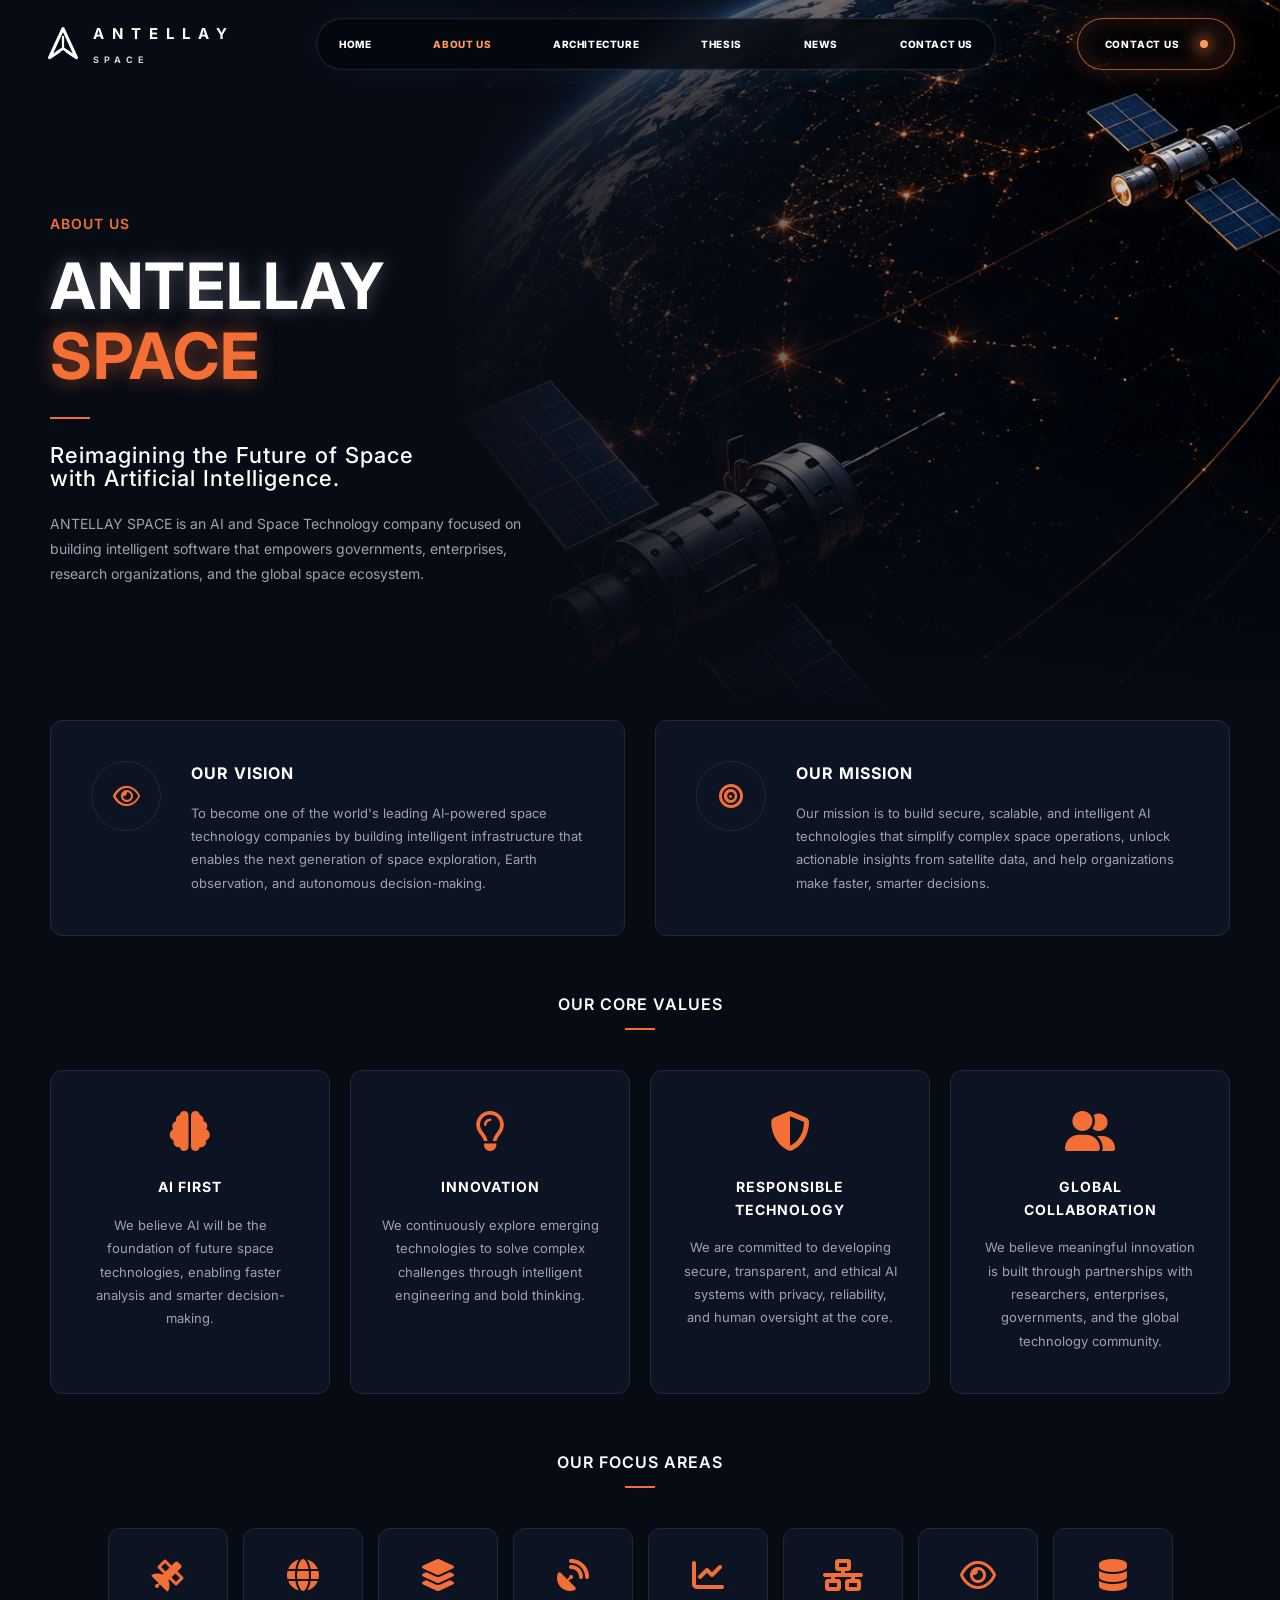
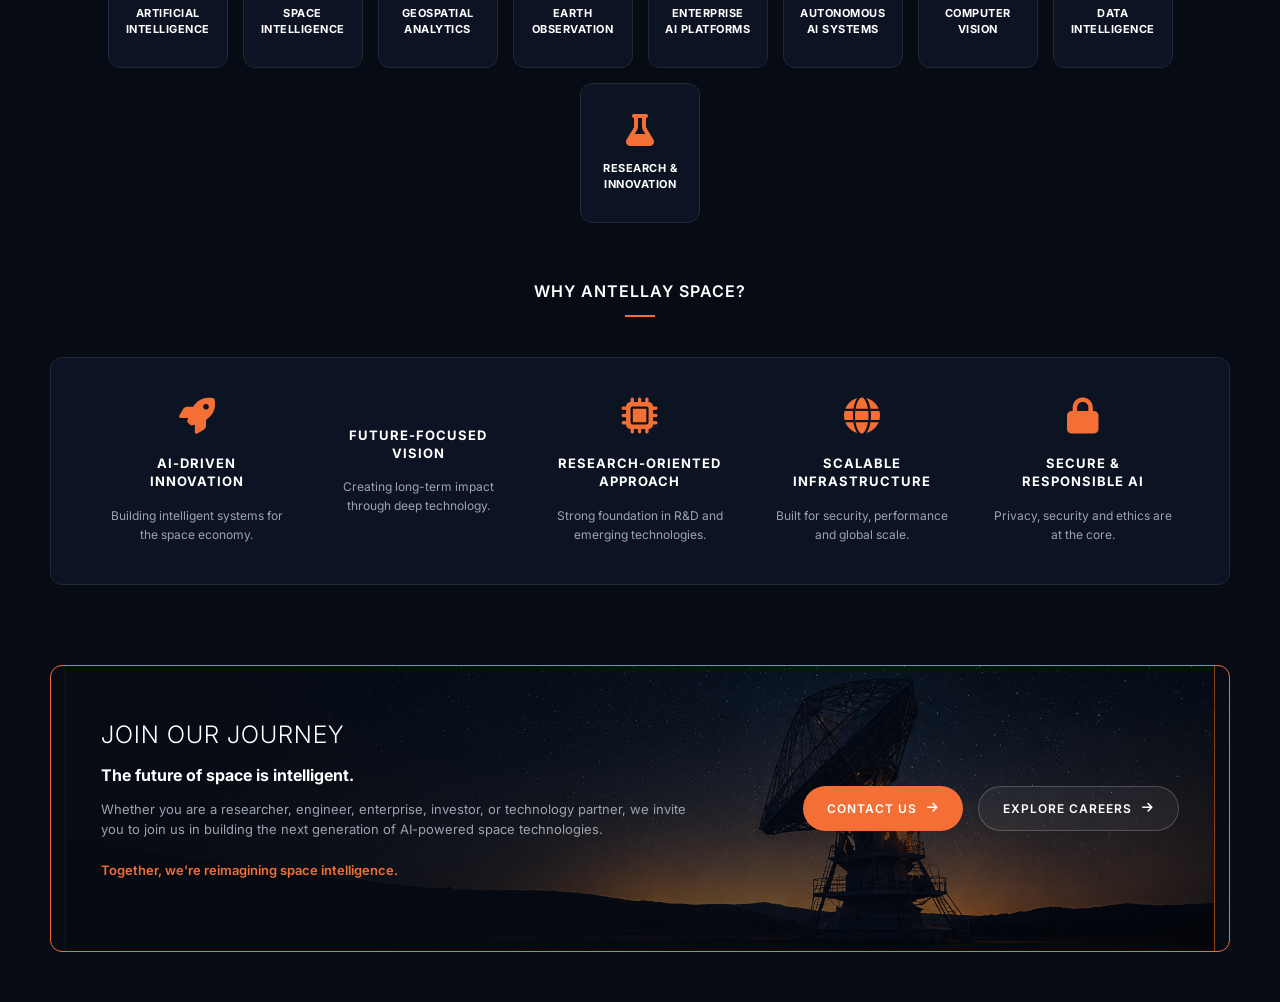
==== about.html @ 9da260a7 "Add about, architecture, contact, and news pages; update content and styles" ====
<!DOCTYPE html>
<html lang="en">
<head>
    <meta charset="UTF-8">
    <meta name="viewport" content="width=device-width, initial-scale=1.0">
    <title>Antellay Space - About Us</title>
    <link rel="preconnect" href="https://fonts.googleapis.com">
    <link rel="preconnect" href="https://fonts.gstatic.com" crossorigin>
    <link href="https://fonts.googleapis.com/css2?family=Inter:wght@300;400;500;600;700&display=swap" rel="stylesheet">
    <link rel="stylesheet" href="https://cdnjs.cloudflare.com/ajax/libs/font-awesome/6.4.0/css/all.min.css">
    <link rel="stylesheet" href="css/style.css">
    <style>
        :root {
            --bg-color: #070B14;
            --card-bg: #0C1322;
            --card-border: #1F2937;
            --accent-color: #F46F35;
            --text-main: #FFFFFF;
            --text-muted: #9CA3AF;
            --font-main: 'Inter', sans-serif;
        }

        * {
            margin: 0;
            padding: 0;
            box-sizing: border-box;
        }

        body {
            font-family: var(--font-main);
            background: var(--bg-color);
            color: var(--text-main);
            line-height: 1.6;
            overflow-x: hidden;
        }

        .nav a.active {
            color: var(--orange2);
        }

        /* ----- HERO SECTION ----- */
        .hero {
            position: relative;
            padding: 180px 50px 100px 50px;
            background: linear-gradient(90deg, #070B14 35%, rgba(7, 11, 20, 0) 100%),
                        linear-gradient(0deg, #070B14 0%, rgba(7, 11, 20, 0) 40%);
            min-height: 80vh;
            display: flex;
            align-items: center;
            overflow: hidden;
        }

        .hero::before {
            content: '';
            position: absolute;
            inset: -100px;
            background: url('assets/images/ChatGPT Image Aug 6, 2026, 01_37_51 PM.png') no-repeat center right/cover;
            z-index: 0;
            animation: heroFloat 9s ease-in-out infinite alternate;
            will-change: transform;
        }

        .hero::after {
            content: '';
            position: absolute;
            inset: 0;
            background: linear-gradient(90deg, #070B14 35%, rgba(7, 11, 20, 0) 100%),
                        linear-gradient(0deg, #070B14 0%, rgba(7, 11, 20, 0) 40%);
            z-index: 1;
        }

        @keyframes heroFloat {
            from { transform: scale(1.05) translate3d(0, 0, 0); }
            to { transform: scale(1.1) translate3d(-70px, 25px, 0); }
        }

        .hero-content {
            max-width: 600px;
            position: relative;
            z-index: 2;
        }

        .hero-subtitle {
            color: var(--accent-color);
            font-weight: 600;
            font-size: 14px;
            text-transform: uppercase;
            letter-spacing: 1px;
            margin-bottom: 15px;
        }

        .hero-title {
            font-size: 64px;
            font-weight: 700;
            line-height: 1.1;
            margin-bottom: 20px;
            letter-spacing: 1px;
        }

        .hero-title .highlight {
            color: var(--accent-color);
            display: block;
        }

        .hero-divider {
            width: 40px;
            height: 2px;
            background-color: var(--accent-color);
            margin: 25px 0;
        }

        .hero-headline {
            font-size: 22px;
            font-weight: 500;
            margin-bottom: 20px;
        }

        .hero-desc {
            color: var(--text-muted);
            font-size: 14px;
            line-height: 1.8;
            max-width: 500px;
        }

        /* ----- SECTION TITLES ----- */
        .section-title {
            text-align: center;
            font-size: 16px;
            font-weight: 600;
            text-transform: uppercase;
            letter-spacing: 1px;
            margin: 60px 0 40px 0;
        }

        .section-title::after {
            content: '';
            display: block;
            width: 30px;
            height: 2px;
            background: var(--accent-color);
            margin: 15px auto 0 auto;
        }

        /* ----- VISION & MISSION ----- */
        .vision-mission {
            display: flex;
            gap: 30px;
            padding: 0 50px;
            margin-bottom: 60px;
        }

        .vm-card {
            background: var(--card-bg);
            border: 1px solid var(--card-border);
            border-radius: 12px;
            padding: 40px;
            flex: 1;
            display: flex;
            align-items: flex-start;
            gap: 30px;
        }

        .icon-circle {
            width: 70px;
            height: 70px;
            border: 1px solid var(--card-border);
            border-radius: 50%;
            display: flex;
            justify-content: center;
            align-items: center;
            flex-shrink: 0;
        }

        .icon-circle i {
            color: var(--accent-color);
            font-size: 24px;
        }

        .vm-content h3 {
            font-size: 16px;
            margin-bottom: 15px;
            letter-spacing: 1px;
        }

        .vm-content p {
            color: var(--text-muted);
            font-size: 13px;
            line-height: 1.8;
        }

        /* ----- CORE VALUES ----- */
        .core-values-grid {
            display: grid;
            grid-template-columns: repeat(4, 1fr);
            gap: 20px;
            padding: 0 50px;
            margin-bottom: 60px;
        }

        .value-card {
            background: var(--card-bg);
            border: 1px solid var(--card-border);
            border-radius: 12px;
            padding: 40px 30px;
            text-align: center;
        }

        .value-card i {
            color: var(--accent-color);
            font-size: 40px;
            margin-bottom: 25px;
        }

        .value-card h3 {
            font-size: 14px;
            margin-bottom: 15px;
            letter-spacing: 1px;
        }

        .value-card p {
            color: var(--text-muted);
            font-size: 13px;
            line-height: 1.8;
        }

        /* ----- FOCUS AREAS ----- */
        .focus-areas-grid {
            display: flex;
            justify-content: center;
            gap: 15px;
            padding: 0 50px;
            flex-wrap: wrap;
            margin-bottom: 60px;
        }

        .focus-item {
            background: var(--card-bg);
            border: 1px solid var(--card-border);
            border-radius: 12px;
            padding: 30px 15px;
            text-align: center;
            width: calc(11.11% - 15px);
            min-width: 120px;
        }

        .focus-item i {
            color: var(--accent-color);
            font-size: 32px;
            margin-bottom: 15px;
        }

        .focus-item h4 {
            font-size: 11px;
            color: var(--text-main);
            text-transform: uppercase;
            letter-spacing: 0.5px;
            line-height: 1.4;
        }

        /* ----- WHY ANTELLAY ----- */
        .why-us-grid {
            display: grid;
            grid-template-columns: repeat(5, 1fr);
            gap: 30px;
            padding: 40px 50px;
            margin: 0 50px 80px 50px;
            background: var(--card-bg);
            border: 1px solid var(--card-border);
            border-radius: 12px;
        }

        .why-item {
            text-align: center;
        }

        .why-item i {
            color: var(--accent-color);
            font-size: 36px;
            margin-bottom: 20px;
        }

        .why-item h3 {
            font-size: 13px;
            margin-bottom: 15px;
            letter-spacing: 1px;
            line-height: 1.4;
        }

        .why-item p {
            color: var(--text-muted);
            font-size: 12px;
            line-height: 1.6;
        }

        /* ----- JOIN OUR JOURNEY ----- */
        .join-journey {
            margin: 0 50px 50px 50px;
            background: linear-gradient(90deg, rgba(7, 11, 20, 0.9) 0%, rgba(7, 11, 20, 0.4) 100%),
                        url('assets/images/ChatGPT Image Aug 8, 2026, 03_21_21 PM.png') no-repeat center/cover;
            border: 1px solid var(--accent-color);
            border-radius: 12px;
            padding: 50px;
            display: flex;
            justify-content: space-between;
            align-items: center;
        }

        .join-content {
            max-width: 600px;
        }

        .join-content h2 {
            font-size: 24px;
            margin-bottom: 15px;
        }

        .join-content h3 {
            font-size: 16px;
            margin-bottom: 10px;
        }

        .join-content p {
            color: var(--text-muted);
            font-size: 13px;
            line-height: 1.6;
            margin-bottom: 20px;
        }

        .join-content .highlight-text {
            color: var(--accent-color);
            font-size: 13px;
            font-weight: 600;
        }

        .join-actions {
            display: flex;
            gap: 15px;
        }

        .btn-solid {
            background: var(--accent-color);
            color: #fff;
            border: none;
            padding: 12px 24px;
            border-radius: 30px;
            font-size: 12px;
            font-weight: 600;
            cursor: pointer;
            text-transform: uppercase;
            letter-spacing: 1px;
            display: flex;
            align-items: center;
            gap: 10px;
        }

        .btn-dark-outline {
            background: rgba(255,255,255,0.05);
            color: #fff;
            border: 1px solid rgba(255,255,255,0.2);
            padding: 12px 24px;
            border-radius: 30px;
            font-size: 12px;
            font-weight: 600;
            cursor: pointer;
            text-transform: uppercase;
            letter-spacing: 1px;
            display: flex;
            align-items: center;
            gap: 10px;
        }

        @media (max-width: 980px) {
            .vision-mission { flex-direction: column; }
            .core-values-grid { grid-template-columns: repeat(2, 1fr); }
            .why-us-grid { grid-template-columns: repeat(2, 1fr); }
            .join-journey { flex-direction: column; align-items: flex-start; gap: 30px; }
        }

        @media (max-width: 680px) {
            .hero { padding: 120px 20px 60px 20px; }
            .hero-title { font-size: 42px; }
            .core-values-grid { grid-template-columns: 1fr; }
            .why-us-grid { grid-template-columns: 1fr; }
            .vision-mission, .core-values-grid, .focus-areas-grid, .why-us-grid, .join-journey { padding-left: 20px; padding-right: 20px; }
            .join-journey { margin-left: 20px; margin-right: 20px; }
        }

        /* Scroll Reveal Animations */
        .reveal {
            opacity: 0;
            transform: translateY(30px);
            transition: opacity .7s cubic-bezier(.2, .6, .2, 1), transform .7s cubic-bezier(.2, .6, .2, 1);
        }

        .reveal.is-visible {
            opacity: 1;
            transform: none;
        }

        .vm-card:nth-child(2) { transition-delay: .1s; }
        .value-card:nth-child(2) { transition-delay: .1s; }
        .value-card:nth-child(3) { transition-delay: .2s; }
        .value-card:nth-child(4) { transition-delay: .3s; }
        .focus-item:nth-child(2), .why-item:nth-child(2) { transition-delay: .08s; }
        .focus-item:nth-child(3), .why-item:nth-child(3) { transition-delay: .16s; }
        .focus-item:nth-child(4), .why-item:nth-child(4) { transition-delay: .24s; }
        .focus-item:nth-child(5), .why-item:nth-child(5) { transition-delay: .32s; }
        .focus-item:nth-child(6) { transition-delay: .40s; }
        .focus-item:nth-child(7) { transition-delay: .48s; }
        .focus-item:nth-child(8) { transition-delay: .56s; }
        .focus-item:nth-child(9) { transition-delay: .64s; }
    </style>
</head>
<body>

    <header class="site-header">
        <a class="brand" href="index.html">
            <svg class="mark" viewBox="0 0 48 48" aria-hidden="true">
                <path d="M24 4 6 43l18-12 18 12L24 4Z" fill="none" stroke="#fff" stroke-width="4" stroke-linejoin="round"/>
                <path d="M24 15v16M17 35l7-4 7 4" stroke="#fff" stroke-width="3" stroke-linecap="round"/>
            </svg>
            <span><span class="brand-name">ANTELLAY</span><span class="brand-sub">SPACE</span></span>
        </a>
        <nav class="nav" aria-label="Primary">
            <a href="index.html#hero">Home</a>
            <a href="about.html" class="active">About Us</a>
            <a href="architecture.html">Architecture</a>
            <a href="index.html#engine">Thesis</a>
            <a href="news.html">News</a>
            <a href="contact.html">Contact Us</a>
        </nav>
        <a class="contact" href="contact.html">Contact Us</a>
        <button class="menu-toggle" type="button" aria-label="Toggle navigation" aria-expanded="false">
            <span></span><span></span><span></span>
        </button>
    </header>

    <!-- Mobile Menu -->
    <div class="mobile-menu" id="mobile-menu">
        <a href="index.html#hero">Home</a>
        <a href="about.html" class="active">About Us</a>
        <a href="architecture.html">Architecture</a>
        <a href="index.html#engine">Thesis</a>
        <a href="news.html">News</a>
        <a href="contact.html">Contact Us</a>
    </div>

    <main>
        <section class="hero reveal">
            <div class="hero-content">
                <div class="hero-subtitle">ABOUT US</div>
                <h1 class="hero-title">ANTELLAY <span class="highlight">SPACE</span></h1>
                <div class="hero-divider"></div>
                <h2 class="hero-headline">Reimagining the Future of Space<br>with Artificial Intelligence.</h2>
                <p class="hero-desc">ANTELLAY SPACE is an AI and Space Technology company focused on building intelligent software that empowers governments, enterprises, research organizations, and the global space ecosystem.</p>
            </div>
        </section>

        <section class="vision-mission">
            <div class="vm-card reveal">
                <div class="icon-circle">
                    <i class="fa-regular fa-eye"></i>
                </div>
                <div class="vm-content">
                    <h3>OUR VISION</h3>
                    <p>To become one of the world's leading AI-powered space technology companies by building intelligent infrastructure that enables the next generation of space exploration, Earth observation, and autonomous decision-making.</p>
                </div>
            </div>
            <div class="vm-card reveal">
                <div class="icon-circle">
                    <i class="fa-solid fa-bullseye"></i>
                </div>
                <div class="vm-content">
                    <h3>OUR MISSION</h3>
                    <p>Our mission is to build secure, scalable, and intelligent AI technologies that simplify complex space operations, unlock actionable insights from satellite data, and help organizations make faster, smarter decisions.</p>
                </div>
            </div>
        </section>

        <h2 class="section-title reveal">OUR CORE VALUES</h2>
        <section class="core-values-grid">
            <div class="value-card reveal">
                <i class="fa-solid fa-brain"></i>
                <h3>AI FIRST</h3>
                <p>We believe AI will be the foundation of future space technologies, enabling faster analysis and smarter decision-making.</p>
            </div>
            <div class="value-card reveal">
                <i class="fa-regular fa-lightbulb"></i>
                <h3>INNOVATION</h3>
                <p>We continuously explore emerging technologies to solve complex challenges through intelligent engineering and bold thinking.</p>
            </div>
            <div class="value-card reveal">
                <i class="fa-solid fa-shield-halved"></i>
                <h3>RESPONSIBLE<br>TECHNOLOGY</h3>
                <p>We are committed to developing secure, transparent, and ethical AI systems with privacy, reliability, and human oversight at the core.</p>
            </div>
            <div class="value-card reveal">
                <i class="fa-solid fa-user-group"></i>
                <h3>GLOBAL<br>COLLABORATION</h3>
                <p>We believe meaningful innovation is built through partnerships with researchers, enterprises, governments, and the global technology community.</p>
            </div>
        </section>

        <h2 class="section-title reveal">OUR FOCUS AREAS</h2>
        <section class="focus-areas-grid">
            <div class="focus-item reveal">
                <i class="fa-solid fa-satellite"></i>
                <h4>ARTIFICIAL<br>INTELLIGENCE</h4>
            </div>
            <div class="focus-item reveal">
                <i class="fa-solid fa-globe"></i>
                <h4>SPACE<br>INTELLIGENCE</h4>
            </div>
            <div class="focus-item reveal">
                <i class="fa-solid fa-layer-group"></i>
                <h4>GEOSPATIAL<br>ANALYTICS</h4>
            </div>
            <div class="focus-item reveal">
                <i class="fa-solid fa-satellite-dish"></i>
                <h4>EARTH<br>OBSERVATION</h4>
            </div>
            <div class="focus-item reveal">
                <i class="fa-solid fa-chart-line"></i>
                <h4>ENTERPRISE<br>AI PLATFORMS</h4>
            </div>
            <div class="focus-item reveal">
                <i class="fa-solid fa-network-wired"></i>
                <h4>AUTONOMOUS<br>AI SYSTEMS</h4>
            </div>
            <div class="focus-item reveal">
                <i class="fa-regular fa-eye"></i>
                <h4>COMPUTER<br>VISION</h4>
            </div>
            <div class="focus-item reveal">
                <i class="fa-solid fa-database"></i>
                <h4>DATA<br>INTELLIGENCE</h4>
            </div>
            <div class="focus-item reveal">
                <i class="fa-solid fa-flask"></i>
                <h4>RESEARCH &<br>INNOVATION</h4>
            </div>
        </section>

        <h2 class="section-title reveal">WHY ANTELLAY SPACE?</h2>
        <section class="why-us-grid">
            <div class="why-item reveal">
                <i class="fa-solid fa-rocket"></i>
                <h3>AI-DRIVEN<br>INNOVATION</h3>
                <p>Building intelligent systems for the space economy.</p>
            </div>
            <div class="why-item reveal">
                <i class="fa-solid fa-shield-check"></i>
                <h3>FUTURE-FOCUSED<br>VISION</h3>
                <p>Creating long-term impact through deep technology.</p>
            </div>
            <div class="why-item reveal">
                <i class="fa-solid fa-microchip"></i>
                <h3>RESEARCH-ORIENTED<br>APPROACH</h3>
                <p>Strong foundation in R&D and emerging technologies.</p>
            </div>
            <div class="why-item reveal">
                <i class="fa-solid fa-globe"></i>
                <h3>SCALABLE<br>INFRASTRUCTURE</h3>
                <p>Built for security, performance and global scale.</p>
            </div>
            <div class="why-item reveal">
                <i class="fa-solid fa-lock"></i>
                <h3>SECURE &<br>RESPONSIBLE AI</h3>
                <p>Privacy, security and ethics are at the core.</p>
            </div>
        </section>

        <section class="join-journey reveal">
            <div class="join-content">
                <h2>JOIN OUR JOURNEY</h2>
                <h3>The future of space is intelligent.</h3>
                <p>Whether you are a researcher, engineer, enterprise, investor, or technology partner, we invite you to join us in building the next generation of AI-powered space technologies.</p>
                <p class="highlight-text">Together, we're reimagining space intelligence.</p>
            </div>
            <div class="join-actions">
                <a class="btn-solid" href="contact.html">CONTACT US <i class="fa-solid fa-arrow-right"></i></a>
                <a class="btn-dark-outline" href="index.html#contact">EXPLORE CAREERS <i class="fa-solid fa-arrow-right"></i></a>
            </div>
        </section>
    </main>

    <script>
        const menuToggle = document.querySelector(".menu-toggle");
        const mobileMenu = document.querySelector("#mobile-menu");
        if (menuToggle && mobileMenu) {
            menuToggle.addEventListener("click", () => {
                const isOpen = mobileMenu.classList.toggle("open");
                menuToggle.setAttribute("aria-expanded", String(isOpen));
            });
            mobileMenu.querySelectorAll("a").forEach((link) => {
                link.addEventListener("click", () => {
                    mobileMenu.classList.remove("open");
                    menuToggle.setAttribute("aria-expanded", "false");
                });
            });
        }

        const revealItems = document.querySelectorAll(".reveal");
        const revealObserver = new IntersectionObserver((entries) => {
            entries.forEach((entry) => {
                if (entry.isIntersecting) {
                    entry.target.classList.add("is-visible");
                    revealObserver.unobserve(entry.target);
                }
            });
        }, { threshold: 0.1, rootMargin: "0px 0px -40px 0px" });
        revealItems.forEach((item) => revealObserver.observe(item));
    </script>
</body>
</html>
---- css/style.css ----
:root {
      --bg: #03060b;
      --panel: rgba(5, 10, 18, .72);
      --panel2: rgba(10, 16, 26, .84);
      --line: rgba(154, 179, 202, .17);
      --line2: rgba(255, 130, 67, .34);
      --text: #f6f8fb;
      --muted: #aab3c1;
      --dim: #687384;
      --orange: #ed713d;
      --orange2: #ff9a57;
      --green: #64e5bd;
      --blue: #83cdfb;
      --radius: 8px;
      --max: 1190px;
      font-family: Inter, ui-sans-serif, system-ui, -apple-system, BlinkMacSystemFont, "Segoe UI", sans-serif;
    }

    * { box-sizing: border-box; }

    html {
      background: var(--bg);
      scroll-behavior: smooth;
      overflow-x: hidden;
      overflow-x: clip;
    }

    body {
      margin: 0;
      min-height: 100vh;
      color: var(--text);
      background:
        radial-gradient(circle at 78% 8%, rgba(68, 140, 202, .22), transparent 31rem),
        radial-gradient(circle at 16% 50%, rgba(232, 108, 53, .10), transparent 24rem),
        #03060b;
      overflow-x: hidden;
      overflow-x: clip;
    }

    a { color: inherit; text-decoration: none; }
    button {
      font: inherit;
      color: inherit;
      background: none;
      border: 0;
      padding: 0;
      cursor: pointer;
    }

    button:focus-visible, a:focus-visible {
      outline: 2px solid var(--orange2);
      outline-offset: 3px;
    }

    .page {
      position: relative;
      z-index: 1;
      width: min(var(--max), calc(100% - 48px));
      margin: 0 auto;
    }

    .site-header {
      position: absolute;
      top: 18px;
      left: 50%;
      transform: translateX(-50%);
      width: min(var(--max), calc(100% - 48px));
      z-index: 10;
      display: grid;
      grid-template-columns: 190px 1fr 158px;
      align-items: center;
      gap: 20px;
    }

    .brand {
      display: flex;
      align-items: center;
      gap: 12px;
      min-width: 0;
    }

    .mark {
      width: 39px;
      height: 39px;
      display: grid;
      place-items: center;
    }

    .brand-name {
      font-size: 15px;
      font-weight: 700;
      letter-spacing: 8px;
      line-height: 1;
    }

    .brand-sub {
      display: block;
      margin-top: 7px;
      color: #cfd6de;
      font-size: 9px;
      font-weight: 700;
      letter-spacing: 5px;
    }

    .nav {
      justify-self: center;
      width: min(680px, 100%);
      height: 52px;
      padding: 0 14px;
      border: 1px solid var(--line);
      border-radius: 999px;
      background: rgba(4, 7, 13, .72);
      box-shadow: inset 0 0 0 1px rgba(255,255,255,.02), 0 0 36px rgba(38, 118, 180, .1);
      backdrop-filter: blur(18px);
      display: flex;
      align-items: center;
      justify-content: space-between;
      text-transform: uppercase;
      font-size: 10px;
      font-weight: 800;
      letter-spacing: .6px;
    }

    .nav a {
      display: inline-flex;
      align-items: center;
      padding: 6px 8px;
      white-space: nowrap;
    }

    .nav a:hover {
      color: var(--orange2);
    }

    .contact {
      height: 52px;
      border: 1px solid rgba(255, 137, 77, .62);
      border-radius: 999px;
      background: rgba(8, 7, 9, .66);
      box-shadow: inset 0 0 22px rgba(239, 113, 61, .15), 0 0 24px rgba(239, 113, 61, .22);
      text-transform: uppercase;
      font-size: 10px;
      font-weight: 800;
      letter-spacing: .8px;
      display: inline-flex;
      align-items: center;
      justify-content: center;
      gap: 20px;
      padding: 0 24px;
      transition: transform .25s ease, box-shadow .25s ease, border-color .25s ease;
    }

    .contact:after {
      content: "";
      width: 8px;
      height: 8px;
      border-radius: 50%;
      background: var(--orange2);
      box-shadow: 0 0 16px 6px rgba(255, 128, 67, .5);
    }

    .menu-toggle {
      display: none;
      width: 52px;
      height: 52px;
      border: 1px solid var(--line);
      border-radius: 999px;
      background: rgba(4, 7, 13, .72);
      cursor: pointer;
      flex-direction: column;
      align-items: center;
      justify-content: center;
      gap: 6px;
    }

    .menu-toggle span {
      display: block;
      width: 20px;
      height: 2px;
      background: #fff;
      border-radius: 2px;
      transition: transform .3s ease, opacity .3s ease, background .3s ease;
    }

    .menu-toggle[aria-expanded="true"] span:nth-child(1) { transform: translateY(8px) rotate(45deg); background: var(--orange2); }
    .menu-toggle[aria-expanded="true"] span:nth-child(2) { opacity: 0; }
    .menu-toggle[aria-expanded="true"] span:nth-child(3) { transform: translateY(-8px) rotate(-45deg); background: var(--orange2); }

    .mobile-menu {
      display: none;
      position: fixed;
      top: 92px;
      left: 50%;
      transform: translateX(-50%);
      width: calc(100% - 44px);
      background: rgba(6, 8, 13, .96);
      border: 1px solid var(--line);
      border-radius: 12px;
      padding: 16px 20px;
      flex-direction: column;
      gap: 4px;
      z-index: 14;
      backdrop-filter: blur(18px);
    }

    .mobile-menu a {
      padding: 12px 14px;
      border-radius: 8px;
      font-size: 11px;
      font-weight: 700;
      text-transform: uppercase;
      letter-spacing: 1.5px;
      color: #fff;
      transition: background .25s ease, color .25s ease;
    }

    .mobile-menu a:hover, .mobile-menu a.active {
      background: rgba(255, 137, 77, .12);
      color: var(--orange2);
    }

    .hero {
      min-height: 100vh;
      padding-top: 122px;
      position: relative;
    }

    .hero-bg {
      position: absolute;
      inset: 0 calc(50% - 50vw - 90px);
      background:
        linear-gradient(90deg, rgba(3,6,11,.98) 0%, rgba(3,6,11,.85) 28%, rgba(3,6,11,.18) 55%, rgba(3,6,11,.3) 100%),
        linear-gradient(180deg, rgba(3,6,11,.03), #03060b 96%),
        url("../assets/images/ChatGPT Image Aug 6, 2026, 01_37_51 PM.png") center top / 100% 100% no-repeat;
      z-index: -2;
      transform: translate3d(0, 0, 0);
      will-change: transform;
      animation: heroFloat 9s ease-in-out infinite alternate;
    }

    .hero-bg:after {
      content: "";
      position: absolute;
      inset: auto 0 0;
      height: 130px;
      background: linear-gradient(transparent, #03060b);
    }

    .orbit-dots {
      position: absolute;
      left: 6px;
      top: 155px;
      width: 11px;
      height: 230px;
      display: flex;
      flex-direction: column;
      align-items: center;
      justify-content: space-between;
      opacity: .9;
    }

    .orbit-dots:before {
      content: "";
      position: absolute;
      top: 8px;
      bottom: 8px;
      width: 1px;
      background: linear-gradient(#73808e, var(--orange), #73808e);
      opacity: .55;
    }

    .orbit-dots i {
      position: relative;
      width: 6px;
      height: 6px;
      border: 1px solid #c7d2de;
      border-radius: 50%;
      background: #03060b;
    }

    .orbit-dots i:nth-child(2), .orbit-dots i:nth-child(3) {
      width: 8px;
      height: 8px;
      border-color: var(--orange);
      background: var(--orange);
      box-shadow: 0 0 15px rgba(255, 111, 58, .8);
      animation: pulseDot 1.9s ease-in-out infinite;
    }

    .hero-copy {
      width: min(560px, 64vw);
      padding-left: 55px;
    }

    h1 {
      margin: 0;
      font-weight: 400;
      font-size: clamp(42px, 5.1vw, 62px);
      line-height: 1.18;
      letter-spacing: 18px;
      text-transform: uppercase;
      text-shadow: 0 0 18px rgba(255,255,255,.28);
    }

    h1 span {
      display: block;
      color: var(--orange);
      text-shadow: 0 0 20px rgba(241, 113, 58, .55);
    }

    .hero-copy p {
      width: 320px;
      margin: 20px 0 31px;
      color: #d8dde5;
      font-size: 20px;
      line-height: 1.45;
      font-weight: 300;
    }

    .hero-actions {
      display: flex;
      gap: 23px;
      align-items: center;
    }

    .cta {
      min-width: 210px;
      height: 52px;
      padding: 0 23px;
      border: 1px solid rgba(255, 141, 79, .62);
      border-radius: 999px;
      background: linear-gradient(135deg, rgba(231, 96, 42, .92), rgba(74, 30, 19, .5));
      box-shadow: inset 0 0 23px rgba(255,255,255,.11), 0 0 32px rgba(239, 112, 57, .45);
      display: inline-flex;
      align-items: center;
      justify-content: center;
      gap: 14px;
      text-transform: uppercase;
      font-size: 12px;
      font-weight: 800;
      letter-spacing: .8px;
      cursor: pointer;
      transition: transform .25s ease, box-shadow .25s ease, border-color .25s ease;
    }

    .cta:hover, .contact:hover, .learn:hover {
      transform: translateY(-2px);
      border-color: rgba(255, 168, 105, .86);
      box-shadow: inset 0 0 24px rgba(255,255,255,.12), 0 0 34px rgba(239, 112, 57, .55);
    }

    .cta.ghost {
      min-width: 174px;
      background: rgba(7, 10, 16, .62);
      box-shadow: inset 0 0 20px rgba(255,255,255,.04), 0 0 24px rgba(255, 112, 58, .18);
    }

    .play {
      width: 28px;
      height: 28px;
      border-radius: 50%;
      display: grid;
      place-items: center;
      background: rgba(255,255,255,.12);
      border: 1px solid rgba(255,255,255,.22);
      flex: 0 0 auto;
    }

    .play:before {
      content: "";
      margin-left: 2px;
      width: 0;
      height: 0;
      border-top: 7px solid transparent;
      border-bottom: 7px solid transparent;
      border-left: 10px solid white;
    }

    .play, .big-play {
      animation: playGlow 2.5s ease-in-out infinite;
    }

    .feature-grid {
      display: grid;
      grid-template-columns: repeat(6, 1fr);
      gap: 7px;
      margin-top: 34px;
    }

    .tile, .panel, .stat-card, .why-card, .engine, .video-band, .stat-strip {
      border: 1px solid var(--line);
      border-radius: var(--radius);
      background: linear-gradient(180deg, rgba(10,16,26,.67), rgba(4,8,14,.86));
      box-shadow: inset 0 1px 0 rgba(255,255,255,.03), 0 0 0 1px rgba(0,0,0,.28);
    }

    .tile, .panel, .engine, .video-band, .stat-card, .why-copy, .why-card, footer {
      --reveal-y: 0px;
      --hover-y: 0px;
      transform: translateY(calc(var(--reveal-y) + var(--hover-y)));
    }

    .tile {
      min-height: 188px;
      padding: 16px 12px 19px;
      display: flex;
      flex-direction: column;
      align-items: center;
      justify-content: flex-start;
      text-align: center;
      overflow: hidden;
      position: relative;
      transition: transform .28s ease, border-color .28s ease, background .28s ease, box-shadow .28s ease;
    }

    .tile:hover, .metric:hover, .stat-card:hover, .why-card:hover {
      --hover-y: -6px;
      border-color: rgba(255, 138, 78, .52);
      background: linear-gradient(180deg, rgba(16,25,39,.82), rgba(6,10,17,.94));
      box-shadow: inset 0 1px 0 rgba(255,255,255,.05), 0 16px 38px rgba(0,0,0,.32), 0 0 22px rgba(239,113,61,.12);
    }

    .tile img {
      width: 100%;
      height: 118px;
      object-fit: contain;
      margin-bottom: 14px;
      filter: drop-shadow(0 0 14px rgba(255, 126, 64, .18));
      transition: transform .35s ease, filter .35s ease;
      will-change: transform, translate;
      animation: assetFloat 5.8s ease-in-out infinite;
    }

    .tile:hover img {
      transform: scale(1.04);
      filter: drop-shadow(0 0 20px rgba(255, 126, 64, .34));
    }

    .tile h3 {
      margin: 0 0 8px;
      text-transform: uppercase;
      font-size: 15px;
      line-height: 1.16;
      letter-spacing: 2px;
      font-weight: 600;
    }

    .tile p {
      margin: 0;
      min-height: 36px;
      color: var(--muted);
      font-size: 12px;
      line-height: 1.33;
    }

    .tile:after {
      content: "";
      width: 36px;
      height: 2px;
      margin-top: 17px;
      background: var(--orange);
      box-shadow: 0 0 12px var(--orange);
    }

    .dashboard {
      display: grid;
      grid-template-columns: 1fr 1fr;
      gap: 27px;
      margin-top: 15px;
      align-items: stretch;
    }

    .earth-panel {
      min-height: 350px;
      position: relative;
      overflow: hidden;
    }

    .earth-panel img {
      width: 100%;
      height: 100%;
      min-height: 350px;
      object-fit: cover;
      display: block;
      animation: slowZoom 18s ease-in-out infinite alternate;
    }

    .live-feed {
      position: absolute;
      left: 22px;
      bottom: 22px;
      padding: 13px 16px;
      min-width: 190px;
      border: 1px solid var(--line);
      border-radius: 7px;
      background: rgba(4, 8, 13, .78);
      backdrop-filter: blur(10px);
    }

    .live-feed strong {
      display: block;
      margin-bottom: 8px;
      font-size: 10px;
      text-transform: uppercase;
      letter-spacing: 1px;
    }

    .live-feed small {
      color: #c4ccd6;
      font-size: 10px;
      letter-spacing: .3px;
    }

    .live-feed em {
      color: var(--green);
      font-style: normal;
      margin-left: 7px;
    }

    .copy-panel {
      padding: 20px 24px;
      display: flex;
      flex-direction: column;
      justify-content: space-between;
    }

    .eyebrow {
      color: #c9ced8;
      text-transform: uppercase;
      letter-spacing: 4px;
      font-size: 13px;
      font-weight: 500;
    }

    h2 {
      margin: 6px 0 6px;
      font-size: clamp(28px, 3.2vw, 36px);
      line-height: 1.08;
      font-weight: 300;
      letter-spacing: 1px;
    }

    .copy-panel > p {
      margin: 0 0 20px;
      color: var(--muted);
      font-size: 14px;
      line-height: 1.45;
    }

    .metric-grid {
      display: grid;
      grid-template-columns: repeat(2, 1fr);
      gap: 12px;
    }

    .metric {
      --hover-y: 0px;
      height: 105px;
      border: 1px solid var(--line);
      border-radius: 7px;
      background: rgba(8, 13, 22, .8);
      padding: 14px 16px;
      position: relative;
      overflow: hidden;
      transform: translateY(var(--hover-y));
      transition: transform .28s ease, border-color .28s ease, background .28s ease, box-shadow .28s ease;
    }

    .metric:after {
      content: "";
      position: absolute;
      right: 12px;
      bottom: 10px;
      width: 72px;
      height: 72px;
      border-radius: 50%;
      border: 1px solid rgba(105, 210, 255, .35);
      box-shadow: inset 0 0 30px rgba(84, 203, 255, .15), 0 0 20px rgba(84, 203, 255, .08);
      opacity: .65;
      animation: scanPulse 3s ease-in-out infinite;
    }

    .metric:nth-child(2):after {
      border-radius: 0;
      width: 88px;
      background: url("../assets/images/ChatGPT Image Aug 6, 2026, 03_10_05 PM.png") center 61% / 104px auto no-repeat;
      border: 0;
    }

    .metric:nth-child(3):after {
      border-radius: 0;
      border: 0;
      background:
        linear-gradient(140deg, transparent 43%, rgba(99,203,255,.75) 44% 47%, transparent 48%),
        repeating-linear-gradient(90deg, rgba(99,203,255,.75) 0 8px, transparent 8px 16px);
      clip-path: polygon(0 76%, 18% 56%, 38% 63%, 58% 34%, 80% 45%, 100% 12%, 100% 100%, 0 100%);
    }

    .metric:nth-child(4):after {
      border-radius: 0;
      width: 93px;
      background: url("../assets/images/ChatGPT Image Aug 6, 2026, 03_08_32 PM.png") center / contain no-repeat;
      border: 0;
    }

    .metric b {
      display: block;
      margin-bottom: 9px;
      text-transform: uppercase;
      font-size: 10px;
      letter-spacing: 1.1px;
    }

    .metric strong {
      display: block;
      color: var(--green);
      font-size: 29px;
      font-weight: 300;
      line-height: 1;
    }

    .metric small {
      color: var(--muted);
      font-size: 11px;
    }

    .metric .ai {
      display: inline-grid;
      place-items: center;
      margin: 3px 0 7px;
      width: 42px;
      height: 33px;
      color: var(--green);
      border-radius: 6px;
      background: rgba(56, 222, 179, .12);
      font-size: 24px;
      font-weight: 500;
    }

    .engine {
      margin-top: 17px;
      padding: 21px 31px 20px;
      overflow: hidden;
      position: relative;
    }

    .engine:after {
      content: "";
      position: absolute;
      left: 0;
      right: 0;
      bottom: 0;
      height: 45px;
      background: linear-gradient(transparent, rgba(117, 118, 126, .12));
      clip-path: polygon(0 100%, 5% 72%, 12% 88%, 24% 64%, 36% 78%, 48% 53%, 62% 76%, 76% 57%, 91% 72%, 100% 42%, 100% 100%);
      opacity: .65;
    }

    .section-label {
      margin-bottom: 18px;
      color: #ccd3dc;
      text-transform: uppercase;
      font-size: 12px;
      letter-spacing: 2px;
    }

    .engine-steps {
      position: relative;
      z-index: 1;
      display: grid;
      grid-template-columns: repeat(6, 1fr);
      gap: 21px;
    }

    .engine-steps:before {
      content: "";
      position: absolute;
      top: 31px;
      left: 36px;
      right: 36px;
      height: 1px;
      background: linear-gradient(90deg, transparent, var(--orange2), transparent);
      box-shadow: 0 0 12px var(--orange);
      z-index: -1;
      animation: engineLine 2.8s ease-in-out infinite;
    }

    .step {
      text-align: center;
    }

    .step .icon {
      width: 58px;
      height: 58px;
      margin: 0 auto 9px;
      border-radius: 50%;
      border: 1px solid rgba(255,255,255,.24);
      background: rgba(3,6,10,.78);
      display: grid;
      place-items: center;
      box-shadow: inset 0 0 20px rgba(255,255,255,.04);
      transition: transform .25s ease, border-color .25s ease, box-shadow .25s ease;
    }

    .step:hover .icon {
      transform: translateY(-5px) rotate(6deg);
      border-color: rgba(255, 142, 82, .7);
      box-shadow: inset 0 0 22px rgba(255,255,255,.05), 0 0 22px rgba(239, 113, 61, .22);
    }

    .step b {
      color: var(--orange2);
      margin-right: 9px;
      font-size: 11px;
    }

    .step strong {
      text-transform: uppercase;
      font-size: 12px;
      font-weight: 600;
      letter-spacing: .7px;
    }

    .step p {
      margin: 7px auto 0;
      max-width: 105px;
      color: var(--muted);
      font-size: 10px;
      line-height: 1.25;
    }

    .video-band {
      position: relative;
      min-height: 210px;
      margin-top: 17px;
      overflow: hidden;
      display: grid;
      place-items: center;
      text-align: center;
      background: #03060b;
    }

    .video-band img {
      position: absolute;
      inset: 0;
      width: 100%;
      height: 100%;
      object-fit: cover;
      opacity: .86;
      animation: baseDrift 14s ease-in-out infinite alternate;
    }

    .video-band:after {
      content: "";
      position: absolute;
      inset: 0;
      background: linear-gradient(90deg, rgba(3,6,11,.62), transparent 38%, rgba(3,6,11,.22)), linear-gradient(180deg, rgba(3,6,11,.08), rgba(3,6,11,.58));
    }

    .video-copy {
      position: relative;
      z-index: 1;
      margin-top: 8px;
    }

    .video-copy .eyebrow {
      color: var(--orange);
      font-size: 13px;
      letter-spacing: 5px;
    }

    .video-copy h2 {
      max-width: 630px;
      margin: 4px auto 23px;
      font-size: 34px;
      line-height: 1.05;
    }

    .big-play {
      width: 61px;
      height: 61px;
      border-radius: 50%;
      border: 1px solid rgba(255, 136, 75, .75);
      background: rgba(7, 9, 15, .8);
      padding: 0;
      margin: 0 auto 9px;
      display: grid;
      place-items: center;
      box-shadow: 0 0 23px rgba(239, 112, 57, .35);
      cursor: pointer;
      transition: transform .25s ease, box-shadow .25s ease;
    }

    .big-play:hover {
      transform: scale(1.08);
      box-shadow: 0 0 34px rgba(239, 112, 57, .58);
    }

    .watch:hover {
      color: #fff;
      text-shadow: 0 0 12px rgba(255, 136, 75, .6);
    }

    .big-play:before {
      content: "";
      margin-left: 4px;
      border-top: 13px solid transparent;
      border-bottom: 13px solid transparent;
      border-left: 19px solid white;
    }

    .watch {
      color: #d6dce4;
      font-size: 10px;
      text-transform: uppercase;
      letter-spacing: 1px;
      cursor: pointer;
      border: 0;
      background: transparent;
      padding: 0;
    }

    .video-modal {
      position: fixed;
      inset: 0;
      z-index: 100;
      display: none;
      align-items: center;
      justify-content: center;
      padding: 24px;
      background: rgba(0, 0, 0, .82);
      backdrop-filter: blur(14px);
      overflow: auto;
    }

    .video-modal.is-open {
      display: flex;
    }

    .video-frame {
      width: min(980px, 100%);
      border: 1px solid rgba(255, 138, 78, .45);
      border-radius: 8px;
      background: #02050a;
      box-shadow: 0 0 50px rgba(239, 113, 61, .24);
      position: relative;
      overflow: hidden;
    }

    .video-frame video {
      width: 100%;
      display: block;
      aspect-ratio: 16 / 9;
      max-height: 76vh;
      object-fit: contain;
      background: #02050a;
      margin: 0 auto;
    }

    .close-video {
      position: absolute;
      right: 12px;
      top: 12px;
      z-index: 2;
      width: 38px;
      height: 38px;
      border: 1px solid rgba(255,255,255,.25);
      border-radius: 50%;
      background: rgba(3,6,11,.75);
      cursor: pointer;
    }

    .close-video:before,
    .close-video:after {
      content: "";
      position: absolute;
      left: 11px;
      top: 18px;
      width: 16px;
      height: 1px;
      background: #fff;
    }

    .close-video:before { transform: rotate(45deg); }
    .close-video:after { transform: rotate(-45deg); }

    .stat-strip {
      display: grid;
      grid-template-columns: repeat(4, 1fr);
      gap: 7px;
      margin-top: 13px;
      padding: 0;
      border: 0;
      background: transparent;
      box-shadow: none;
    }

    .stat-card {
      min-height: 86px;
      padding: 15px 24px;
      display: flex;
      align-items: center;
      gap: 20px;
      transition: transform .28s ease, border-color .28s ease, background .28s ease, box-shadow .28s ease;
    }

    .stat-icon, .why-icon {
      width: 48px;
      height: 48px;
      border-radius: 50%;
      border: 1px solid rgba(255, 124, 62, .45);
      display: grid;
      place-items: center;
      color: var(--orange2);
      background: rgba(255, 111, 58, .06);
      flex: 0 0 auto;
      animation: iconPulse 3.4s ease-in-out infinite;
    }

    .stat-card .stat-text {
      min-width: 0;
    }

    .stat-card .stat-text strong {
      display: block;
      color: var(--text);
      font-size: 29px;
      line-height: 1;
      font-weight: 300;
    }

    .stat-card .stat-text span {
      display: block;
      margin-top: 4px;
      color: var(--muted);
      font-size: 13px;
      line-height: 1.18;
    }

    .why {
      position: relative;
      margin: 16px auto 25px;
      display: grid;
      grid-template-columns: 270px 1fr;
      gap: 22px;
    }

    .why-orbit {
      position: absolute;
      right: calc(50% - 50vw);
      bottom: -78px;
      width: 270px;
      height: 270px;
      border-radius: 50%;
      overflow: hidden;
      opacity: .64;
      filter: drop-shadow(0 0 22px rgba(56, 154, 226, .25));
      z-index: -1;
      pointer-events: none;
    }

    .why-orbit video {
      position: absolute;
      inset: 0;
      width: 100%;
      height: 100%;
      object-fit: cover;
      transition: opacity 1.2s ease;
    }

    .why-orbit video.alt {
      opacity: 0;
    }

    .why-copy h2 {
      margin: 0 0 12px;
      text-transform: uppercase;
      font-size: 18px;
      font-weight: 500;
      letter-spacing: 2px;
    }

    .why-copy p {
      margin: 0 0 22px;
      color: #c2cad5;
      font-size: 14px;
      line-height: 1.42;
    }

    .learn {
      width: 132px;
      height: 42px;
      border-radius: 999px;
      border: 1px solid rgba(255, 132, 72, .44);
      background: rgba(8, 12, 19, .7);
      color: #f6f8fb;
      text-transform: uppercase;
      font-size: 11px;
      letter-spacing: .8px;
      transition: transform .25s ease, box-shadow .25s ease, border-color .25s ease, background .25s ease;
    }

    .learn:hover {
      transform: translateY(-2px);
      border-color: rgba(255, 168, 105, .86);
      background: rgba(16, 22, 34, .85);
      box-shadow: inset 0 0 20px rgba(255,255,255,.06), 0 0 24px rgba(239, 112, 57, .32);
    }

    .why-grid {
      display: grid;
      grid-template-columns: repeat(6, minmax(0, 1fr));
      gap: 9px;
    }

    .why-card {
      min-height: 130px;
      padding: 17px 13px;
      transition: transform .28s ease, border-color .28s ease, background .28s ease, box-shadow .28s ease;
    }

    .why-icon {
      width: 30px;
      height: 30px;
      border-radius: 5px;
      margin-bottom: 17px;
    }

    .why-card h3 {
      margin: 0 0 8px;
      font-size: 13px;
      line-height: 1.14;
      font-weight: 600;
    }

    .why-card p {
      margin: 0;
      color: var(--muted);
      font-size: 11px;
      line-height: 1.28;
    }

    footer {
      border-top: 1px solid var(--line);
      padding: 22px 0 23px;
      display: grid;
      grid-template-columns: 210px 1fr;
      gap: 80px;
    }

    .footer-brand .brand { margin-bottom: 13px; }
    .footer-brand .brand-name { font-size: 13px; letter-spacing: 5px; }
    .footer-brand p { color: var(--muted); margin: 0 0 10px; font-size: 11px; line-height: 1.35; }

    .socials {
      display: flex;
      gap: 12px;
      color: #d8dde5;
    }

    .footer-links {
      display: grid;
      grid-template-columns: repeat(5, 1fr);
      gap: 24px;
    }

    .footer-links h4 {
      margin: 0 0 10px;
      color: #e6ebf1;
      font-size: 10px;
      text-transform: uppercase;
      letter-spacing: .8px;
    }

    .footer-links a {
      display: block;
      margin-top: 4px;
      color: var(--muted);
      font-size: 10px;
      line-height: 1.25;
    }

    .copyright {
      grid-column: 1 / -1;
      color: var(--dim);
      text-align: center;
      font-size: 10px;
      margin-top: -12px;
    }

    section, footer {
      scroll-margin-top: 26px;
    }

    .footer-links a { cursor: pointer; }
    .footer-links a:hover { color: #e6ebf1; }
    .socials a { cursor: pointer; }
    .socials a:hover { color: var(--orange2); }

    .svg {
      width: 24px;
      height: 24px;
      stroke: currentColor;
      stroke-width: 1.6;
      fill: none;
      stroke-linecap: round;
      stroke-linejoin: round;
    }

    .reveal {
      opacity: 0;
      --reveal-y: 22px;
      transition: opacity .7s ease, transform .7s ease;
    }

    .reveal.is-visible {
      opacity: 1;
      --reveal-y: 0px;
    }

    @keyframes heroFloat {
      from { transform: scale(1.05) translate3d(0, 0, 0); }
      to { transform: scale(1.1) translate3d(-70px, 25px, 0); }
    }

    @keyframes assetFloat {
      0%, 100% { translate: 0 0; }
      50% { translate: 0 -7px; }
    }

    @keyframes slowZoom {
      from { transform: scale(1); }
      to { transform: scale(1.055); }
    }

    @keyframes baseDrift {
      from { transform: scale(1.02) translateX(0); }
      to { transform: scale(1.06) translateX(-18px); }
    }

    @keyframes pulseDot {
      0%, 100% { opacity: .7; transform: scale(.92); }
      50% { opacity: 1; transform: scale(1.22); }
    }

    @keyframes playGlow {
      0%, 100% { box-shadow: 0 0 14px rgba(239, 112, 57, .22); }
      50% { box-shadow: 0 0 27px rgba(239, 112, 57, .62); }
    }

    @keyframes scanPulse {
      0%, 100% { opacity: .45; transform: scale(.95); }
      50% { opacity: .85; transform: scale(1.05); }
    }

    @keyframes engineLine {
      0%, 100% { opacity: .42; filter: brightness(.9); }
      50% { opacity: 1; filter: brightness(1.35); }
    }

    @keyframes iconPulse {
      0%, 100% { box-shadow: 0 0 0 rgba(239, 113, 61, 0); }
      50% { box-shadow: 0 0 18px rgba(239, 113, 61, .24); }
    }

    @media (prefers-reduced-motion: reduce) {
      *, *:before, *:after {
        animation-duration: .01ms !important;
        animation-iteration-count: 1 !important;
        transition-duration: .01ms !important;
      }
    }

    @media (max-width: 980px) {
      .site-header {
        grid-template-columns: 1fr auto;
      }
      .nav { display: none; }
      .menu-toggle { display: flex; }
      .mobile-menu.open { display: flex; }
      .feature-grid, .engine-steps, .why-grid { grid-template-columns: repeat(3, 1fr); }
      .dashboard, .why { grid-template-columns: 1fr; }
      .hero-copy { width: min(620px, 100%); }
      .footer-links { grid-template-columns: repeat(3, 1fr); }
    }

    @media (max-width: 680px) {
      .page, .site-header { width: min(100% - 24px, var(--max)); }
      .site-header { top: 12px; grid-template-columns: 1fr auto; }
      .contact { display: none; }
      .hero { padding-top: 104px; min-height: 100vh; }
      .hero-bg {
        background:
          linear-gradient(180deg, rgba(3,6,11,.63), rgba(3,6,11,.72)),
          url("../assets/images/ChatGPT Image Aug 6, 2026, 01_37_51 PM.png") 58% top / 100% 100% no-repeat;
      }
      .hero-copy { padding-left: 22px; width: 100%; }
      .orbit-dots { left: 0; top: 135px; }
      h1 { font-size: 36px; letter-spacing: 9px; }
      .hero-copy p { width: 260px; font-size: 17px; }
      .hero-actions { flex-direction: column; align-items: flex-start; gap: 12px; }
      .feature-grid, .metric-grid, .engine-steps, .stat-strip, .why-grid, footer, .footer-links { grid-template-columns: 1fr; }
      .tile { min-height: 156px; }
      .copy-panel { padding: 20px 16px; }
      .engine { padding: 18px 16px; }
      .engine-steps:before { display: none; }
      .video-copy h2 { font-size: 27px; }
      footer { gap: 22px; }
      .copyright { margin-top: 0; text-align: left; }
      .video-modal { padding: 12px; }
    }
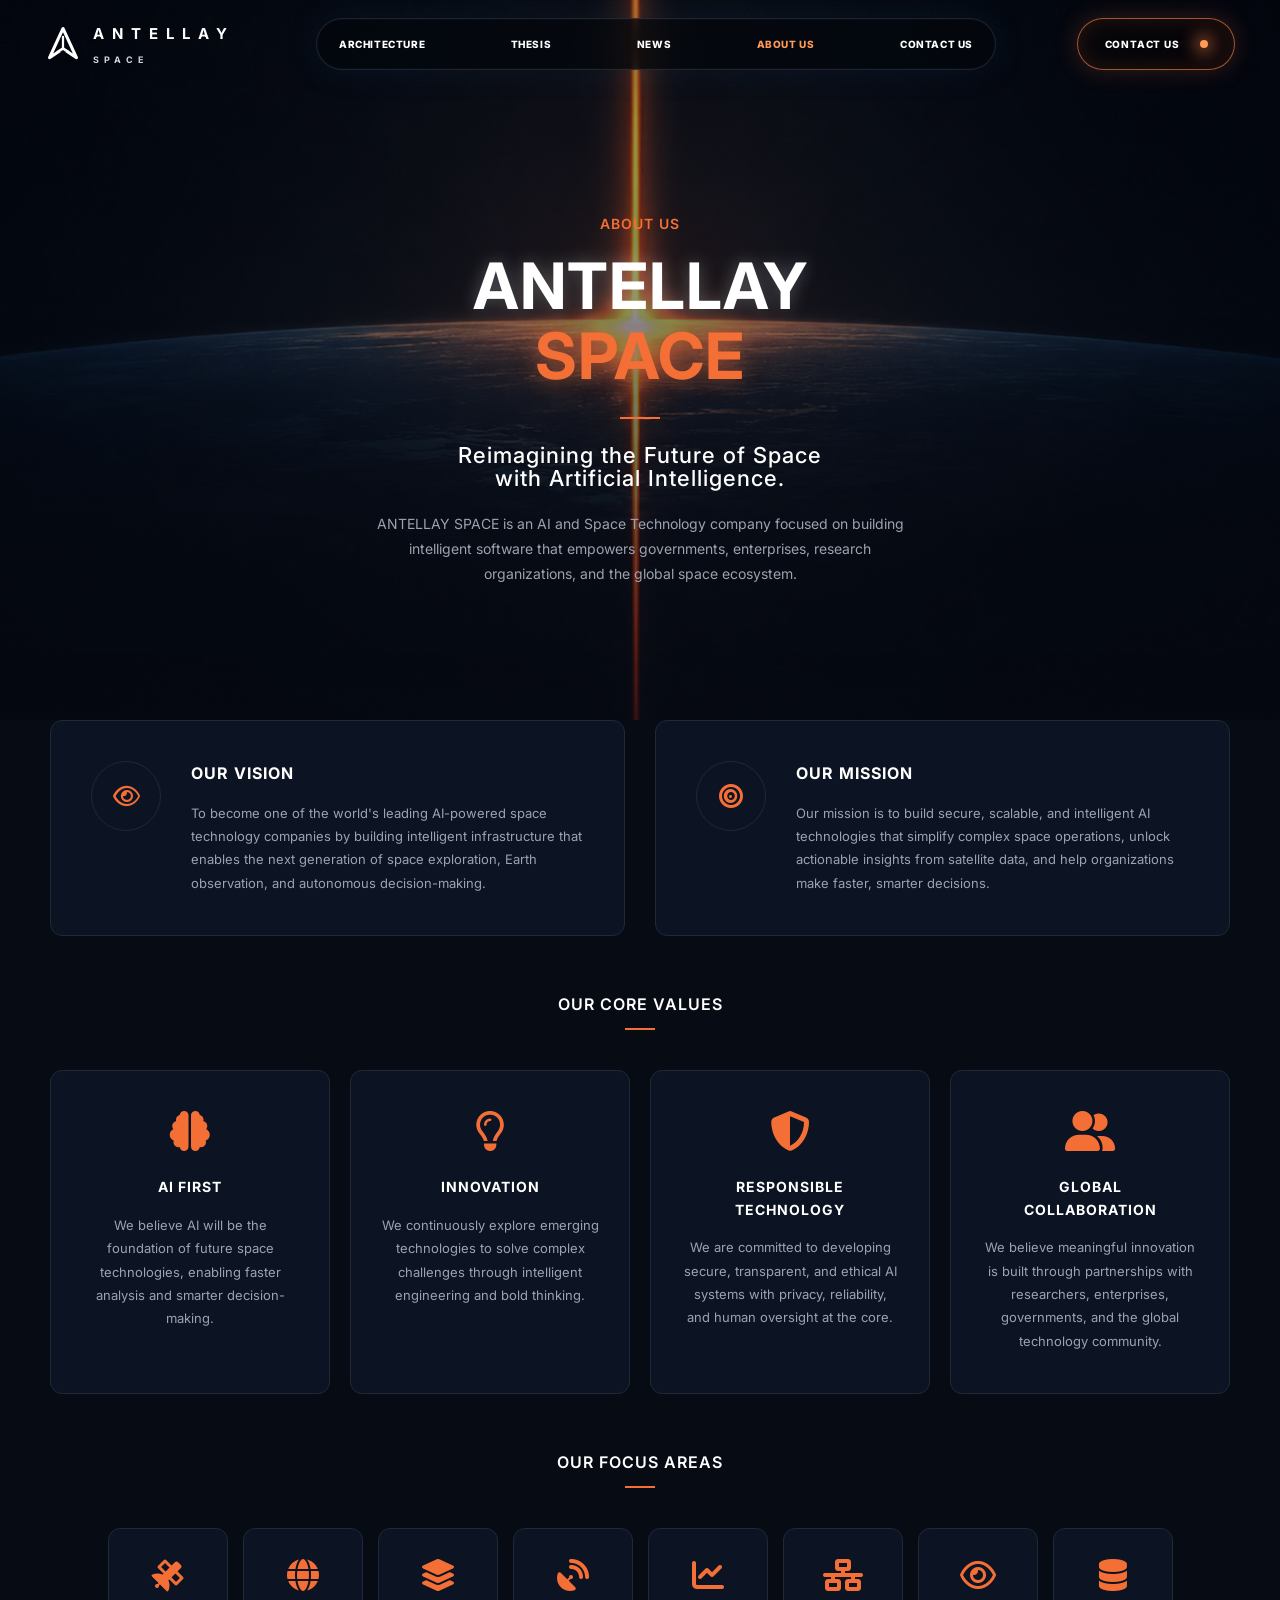
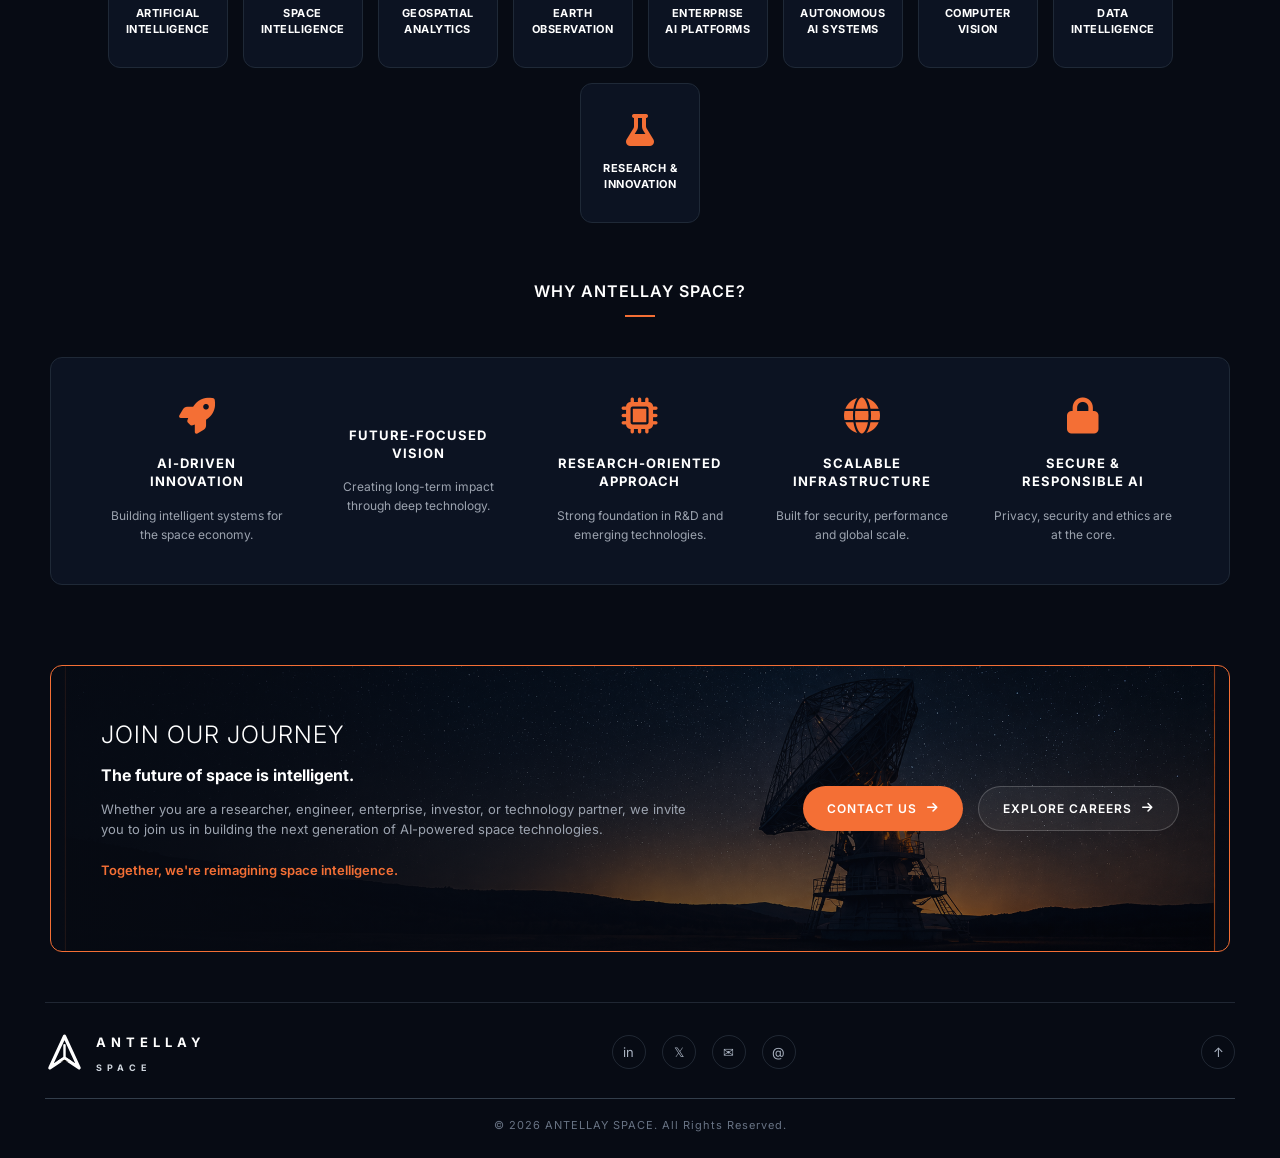
==== commit d673aacd: "Update site with new hero videos, navigation and mobile responsive fixes" ====
--- a/about.html
+++ b/about.html
@@ -1,15 +1,29 @@
+
 <!DOCTYPE html>
+
 <html lang="en">
+
 <head>
-    <meta charset="UTF-8">
-    <meta name="viewport" content="width=device-width, initial-scale=1.0">
-    <title>Antellay Space - About Us</title>
-    <link rel="preconnect" href="https://fonts.googleapis.com">
-    <link rel="preconnect" href="https://fonts.gstatic.com" crossorigin>
-    <link href="https://fonts.googleapis.com/css2?family=Inter:wght@300;400;500;600;700&display=swap" rel="stylesheet">
-    <link rel="stylesheet" href="https://cdnjs.cloudflare.com/ajax/libs/font-awesome/6.4.0/css/all.min.css">
-    <link rel="stylesheet" href="css/style.css">
-    <style>
+    
+<meta charset="UTF-8">
+    
+<meta name="viewport" content="width=device-width, initial-scale=1.0">
+    
+<title>
+Antellay Space - About Us
+</title>
+    
+<link rel="preconnect" href="https://fonts.googleapis.com">
+    
+<link rel="preconnect" href="https://fonts.gstatic.com" crossorigin>
+    
+<link href="https://fonts.googleapis.com/css2?family=Inter:wght@300;400;500;600;700&display=swap" rel="stylesheet">
+    
+<link rel="stylesheet" href="https://cdnjs.cloudflare.com/ajax/libs/font-awesome/6.4.0/css/all.min.css">
+    
+<link rel="stylesheet" href="css/style.css">
+    
+<style>
         :root {
             --bg-color: #070B14;
             --card-bg: #0C1322;
@@ -19,13 +33,11 @@
             --text-muted: #9CA3AF;
             --font-main: 'Inter', sans-serif;
         }
-
         * {
             margin: 0;
             padding: 0;
             box-sizing: border-box;
         }
-
         body {
             font-family: var(--font-main);
             background: var(--bg-color);
@@ -33,53 +45,61 @@
             line-height: 1.6;
             overflow-x: hidden;
         }
-
         .nav a.active {
             color: var(--orange2);
         }
-
-        /* ----- HERO SECTION ----- */
-        .hero {
+        /* ----- HERO SECTION ----- */        .hero {
             position: relative;
             padding: 180px 50px 100px 50px;
-            background: linear-gradient(90deg, #070B14 35%, rgba(7, 11, 20, 0) 100%),
-                        linear-gradient(0deg, #070B14 0%, rgba(7, 11, 20, 0) 40%);
             min-height: 80vh;
             display: flex;
             align-items: center;
+            justify-content: center;
+            text-align: center;
             overflow: hidden;
         }
-
         .hero::before {
             content: '';
             position: absolute;
             inset: -100px;
-            background: url('assets/images/ChatGPT Image Aug 6, 2026, 01_37_51 PM.png') no-repeat center right/cover;
+            background: url('assets/images/ChatGPT Image Aug 11, 2026, 09_44_19 AM.png') no-repeat center center/cover;
             z-index: 0;
-            animation: heroFloat 9s ease-in-out infinite alternate;
             will-change: transform;
-        }
-
+            animation: heroShrink 14s ease-in-out infinite alternate;
+        }
         .hero::after {
             content: '';
             position: absolute;
             inset: 0;
-            background: linear-gradient(90deg, #070B14 35%, rgba(7, 11, 20, 0) 100%),
-                        linear-gradient(0deg, #070B14 0%, rgba(7, 11, 20, 0) 40%);
+            background: linear-gradient(180deg, rgba(7, 11, 20, 0.35) 0%, rgba(7, 11, 20, 0.7) 100%);
             z-index: 1;
         }
-
         @keyframes heroFloat {
-            from { transform: scale(1.05) translate3d(0, 0, 0); }
-            to { transform: scale(1.1) translate3d(-70px, 25px, 0); }
-        }
-
+            from {
+ transform: scale(1.05) translate3d(0, 0, 0);
+ }
+            to {
+ transform: scale(1.1) translate3d(-70px, 25px, 0);
+ }
+        }
+        @keyframes heroShrink {
+
+      from {
+ transform: scale(1.08) translate3d(0, 0, 0);
+ }
+
+      to {
+ transform: scale(1) translate3d(-60px, 25px, 0);
+ }
+
+    }
+            
         .hero-content {
-            max-width: 600px;
+            max-width: 640px;
             position: relative;
             z-index: 2;
-        }
-
+            margin: 0 auto;
+        }
         .hero-subtitle {
             color: var(--accent-color);
             font-weight: 600;
@@ -88,7 +108,6 @@
             letter-spacing: 1px;
             margin-bottom: 15px;
         }
-
         .hero-title {
             font-size: 64px;
             font-weight: 700;
@@ -96,34 +115,29 @@
             margin-bottom: 20px;
             letter-spacing: 1px;
         }
-
         .hero-title .highlight {
             color: var(--accent-color);
             display: block;
         }
-
         .hero-divider {
             width: 40px;
             height: 2px;
             background-color: var(--accent-color);
-            margin: 25px 0;
-        }
-
+            margin: 25px auto;
+        }
         .hero-headline {
             font-size: 22px;
             font-weight: 500;
             margin-bottom: 20px;
         }
-
         .hero-desc {
             color: var(--text-muted);
             font-size: 14px;
             line-height: 1.8;
-            max-width: 500px;
-        }
-
-        /* ----- SECTION TITLES ----- */
-        .section-title {
+            max-width: 540px;
+            margin: 0 auto;
+        }
+        /* ----- SECTION TITLES ----- */        .section-title {
             text-align: center;
             font-size: 16px;
             font-weight: 600;
@@ -131,7 +145,6 @@
             letter-spacing: 1px;
             margin: 60px 0 40px 0;
         }
-
         .section-title::after {
             content: '';
             display: block;
@@ -140,15 +153,12 @@
             background: var(--accent-color);
             margin: 15px auto 0 auto;
         }
-
-        /* ----- VISION & MISSION ----- */
-        .vision-mission {
+        /* ----- VISION & MISSION ----- */        .vision-mission {
             display: flex;
             gap: 30px;
             padding: 0 50px;
             margin-bottom: 60px;
         }
-
         .vm-card {
             background: var(--card-bg);
             border: 1px solid var(--card-border);
@@ -159,7 +169,6 @@
             align-items: flex-start;
             gap: 30px;
         }
-
         .icon-circle {
             width: 70px;
             height: 70px;
@@ -170,33 +179,27 @@
             align-items: center;
             flex-shrink: 0;
         }
-
         .icon-circle i {
             color: var(--accent-color);
             font-size: 24px;
         }
-
         .vm-content h3 {
             font-size: 16px;
             margin-bottom: 15px;
             letter-spacing: 1px;
         }
-
         .vm-content p {
             color: var(--text-muted);
             font-size: 13px;
             line-height: 1.8;
         }
-
-        /* ----- CORE VALUES ----- */
-        .core-values-grid {
+        /* ----- CORE VALUES ----- */        .core-values-grid {
             display: grid;
             grid-template-columns: repeat(4, 1fr);
             gap: 20px;
             padding: 0 50px;
             margin-bottom: 60px;
         }
-
         .value-card {
             background: var(--card-bg);
             border: 1px solid var(--card-border);
@@ -204,27 +207,22 @@
             padding: 40px 30px;
             text-align: center;
         }
-
         .value-card i {
             color: var(--accent-color);
             font-size: 40px;
             margin-bottom: 25px;
         }
-
         .value-card h3 {
             font-size: 14px;
             margin-bottom: 15px;
             letter-spacing: 1px;
         }
-
         .value-card p {
             color: var(--text-muted);
             font-size: 13px;
             line-height: 1.8;
         }
-
-        /* ----- FOCUS AREAS ----- */
-        .focus-areas-grid {
+        /* ----- FOCUS AREAS ----- */        .focus-areas-grid {
             display: flex;
             justify-content: center;
             gap: 15px;
@@ -232,7 +230,6 @@
             flex-wrap: wrap;
             margin-bottom: 60px;
         }
-
         .focus-item {
             background: var(--card-bg);
             border: 1px solid var(--card-border);
@@ -242,13 +239,11 @@
             width: calc(11.11% - 15px);
             min-width: 120px;
         }
-
         .focus-item i {
             color: var(--accent-color);
             font-size: 32px;
             margin-bottom: 15px;
         }
-
         .focus-item h4 {
             font-size: 11px;
             color: var(--text-main);
@@ -256,9 +251,7 @@
             letter-spacing: 0.5px;
             line-height: 1.4;
         }
-
-        /* ----- WHY ANTELLAY ----- */
-        .why-us-grid {
+        /* ----- WHY ANTELLAY ----- */        .why-us-grid {
             display: grid;
             grid-template-columns: repeat(5, 1fr);
             gap: 30px;
@@ -268,35 +261,28 @@
             border: 1px solid var(--card-border);
             border-radius: 12px;
         }
-
         .why-item {
             text-align: center;
         }
-
         .why-item i {
             color: var(--accent-color);
             font-size: 36px;
             margin-bottom: 20px;
         }
-
         .why-item h3 {
             font-size: 13px;
             margin-bottom: 15px;
             letter-spacing: 1px;
             line-height: 1.4;
         }
-
         .why-item p {
             color: var(--text-muted);
             font-size: 12px;
             line-height: 1.6;
         }
-
-        /* ----- JOIN OUR JOURNEY ----- */
-        .join-journey {
+        /* ----- JOIN OUR JOURNEY ----- */        .join-journey {
             margin: 0 50px 50px 50px;
-            background: linear-gradient(90deg, rgba(7, 11, 20, 0.9) 0%, rgba(7, 11, 20, 0.4) 100%),
-                        url('assets/images/ChatGPT Image Aug 8, 2026, 03_21_21 PM.png') no-repeat center/cover;
+            background: linear-gradient(90deg, rgba(7, 11, 20, 0.9) 0%, rgba(7, 11, 20, 0.4) 100%),                        url('assets/images/ChatGPT Image Aug 8, 2026, 03_21_21 PM.png') no-repeat center/cover;
             border: 1px solid var(--accent-color);
             border-radius: 12px;
             padding: 50px;
@@ -304,39 +290,32 @@
             justify-content: space-between;
             align-items: center;
         }
-
         .join-content {
             max-width: 600px;
         }
-
         .join-content h2 {
             font-size: 24px;
             margin-bottom: 15px;
         }
-
         .join-content h3 {
             font-size: 16px;
             margin-bottom: 10px;
         }
-
         .join-content p {
             color: var(--text-muted);
             font-size: 13px;
             line-height: 1.6;
             margin-bottom: 20px;
         }
-
         .join-content .highlight-text {
             color: var(--accent-color);
             font-size: 13px;
             font-weight: 600;
         }
-
         .join-actions {
             display: flex;
             gap: 15px;
         }
-
         .btn-solid {
             background: var(--accent-color);
             color: #fff;
@@ -352,7 +331,6 @@
             align-items: center;
             gap: 10px;
         }
-
         .btn-dark-outline {
             background: rgba(255,255,255,0.05);
             color: #fff;
@@ -368,248 +346,738 @@
             align-items: center;
             gap: 10px;
         }
-
         @media (max-width: 980px) {
-            .vision-mission { flex-direction: column; }
-            .core-values-grid { grid-template-columns: repeat(2, 1fr); }
-            .why-us-grid { grid-template-columns: repeat(2, 1fr); }
-            .join-journey { flex-direction: column; align-items: flex-start; gap: 30px; }
-        }
-
+            .vision-mission {
+ flex-direction: column;
+ }
+            .core-values-grid {
+ grid-template-columns: repeat(2, 1fr);
+ }
+            .why-us-grid {
+ grid-template-columns: repeat(2, 1fr);
+ }
+            .join-journey {
+ flex-direction: column;
+ align-items: flex-start;
+ gap: 30px;
+ }
+        }
         @media (max-width: 680px) {
-            .hero { padding: 120px 20px 60px 20px; }
-            .hero-title { font-size: 42px; }
-            .core-values-grid { grid-template-columns: 1fr; }
-            .why-us-grid { grid-template-columns: 1fr; }
-            .vision-mission, .core-values-grid, .focus-areas-grid, .why-us-grid, .join-journey { padding-left: 20px; padding-right: 20px; }
-            .join-journey { margin-left: 20px; margin-right: 20px; }
-        }
-
-        /* Scroll Reveal Animations */
-        .reveal {
+            .hero {
+ padding: 120px 20px 60px 20px;
+ }
+            .hero-title {
+ font-size: clamp(30px, 9vw, 40px);
+ }
+            .hero-headline {
+ font-size: 18px;
+ }
+            .vm-card {
+ flex-direction: column;
+ align-items: flex-start;
+ gap: 20px;
+ padding: 28px 22px;
+ }
+            .core-values-grid {
+ grid-template-columns: 1fr;
+ }
+            .value-card {
+ padding: 30px 22px;
+ }
+            .focus-areas-grid {
+ gap: 12px;
+ }
+            .focus-item {
+ width: calc(50% - 6px);
+ min-width: 0;
+ padding: 24px 10px;
+ }
+            .why-us-grid {
+                grid-template-columns: 1fr;
+                gap: 24px;
+                padding: 28px 18px;
+                margin: 0 20px 40px 20px;
+            }
+            .join-journey {
+                flex-direction: column;
+                align-items: flex-start;
+                gap: 22px;
+                padding: 30px 22px;
+                margin: 0 20px 40px 20px;
+            }
+            .join-actions {
+ flex-direction: column;
+ align-items: stretch;
+ width: 100%;
+ }
+            .btn-solid, .btn-dark-outline {
+ justify-content: center;
+ }
+        }
+        /* Scroll Reveal Animations */        .reveal {
             opacity: 0;
             transform: translateY(30px);
             transition: opacity .7s cubic-bezier(.2, .6, .2, 1), transform .7s cubic-bezier(.2, .6, .2, 1);
         }
-
         .reveal.is-visible {
             opacity: 1;
             transform: none;
         }
-
-        .vm-card:nth-child(2) { transition-delay: .1s; }
-        .value-card:nth-child(2) { transition-delay: .1s; }
-        .value-card:nth-child(3) { transition-delay: .2s; }
-        .value-card:nth-child(4) { transition-delay: .3s; }
-        .focus-item:nth-child(2), .why-item:nth-child(2) { transition-delay: .08s; }
-        .focus-item:nth-child(3), .why-item:nth-child(3) { transition-delay: .16s; }
-        .focus-item:nth-child(4), .why-item:nth-child(4) { transition-delay: .24s; }
-        .focus-item:nth-child(5), .why-item:nth-child(5) { transition-delay: .32s; }
-        .focus-item:nth-child(6) { transition-delay: .40s; }
-        .focus-item:nth-child(7) { transition-delay: .48s; }
-        .focus-item:nth-child(8) { transition-delay: .56s; }
-        .focus-item:nth-child(9) { transition-delay: .64s; }
-    </style>
+        .vm-card:nth-child(2) {
+ transition-delay: .1s;
+ }
+        .value-card:nth-child(2) {
+ transition-delay: .1s;
+ }
+        .value-card:nth-child(3) {
+ transition-delay: .2s;
+ }
+        .value-card:nth-child(4) {
+ transition-delay: .3s;
+ }
+        .focus-item:nth-child(2), .why-item:nth-child(2) {
+ transition-delay: .08s;
+ }
+        .focus-item:nth-child(3), .why-item:nth-child(3) {
+ transition-delay: .16s;
+ }
+        .focus-item:nth-child(4), .why-item:nth-child(4) {
+ transition-delay: .24s;
+ }
+        .focus-item:nth-child(5), .why-item:nth-child(5) {
+ transition-delay: .32s;
+ }
+        .focus-item:nth-child(6) {
+ transition-delay: .40s;
+ }
+        .focus-item:nth-child(7) {
+ transition-delay: .48s;
+ }
+        .focus-item:nth-child(8) {
+ transition-delay: .56s;
+ }
+        .focus-item:nth-child(9) {
+ transition-delay: .64s;
+ }
+    
+</style>
+
 </head>
+
 <body>
-
-    <header class="site-header">
-        <a class="brand" href="index.html">
-            <svg class="mark" viewBox="0 0 48 48" aria-hidden="true">
-                <path d="M24 4 6 43l18-12 18 12L24 4Z" fill="none" stroke="#fff" stroke-width="4" stroke-linejoin="round"/>
-                <path d="M24 15v16M17 35l7-4 7 4" stroke="#fff" stroke-width="3" stroke-linecap="round"/>
-            </svg>
-            <span><span class="brand-name">ANTELLAY</span><span class="brand-sub">SPACE</span></span>
-        </a>
-        <nav class="nav" aria-label="Primary">
-            <a href="index.html#hero">Home</a>
-            <a href="about.html" class="active">About Us</a>
-            <a href="architecture.html">Architecture</a>
-            <a href="index.html#engine">Thesis</a>
-            <a href="news.html">News</a>
-            <a href="contact.html">Contact Us</a>
-        </nav>
-        <a class="contact" href="contact.html">Contact Us</a>
-        <button class="menu-toggle" type="button" aria-label="Toggle navigation" aria-expanded="false">
-            <span></span><span></span><span></span>
-        </button>
-    </header>
-
-    <!-- Mobile Menu -->
-    <div class="mobile-menu" id="mobile-menu">
-        <a href="index.html#hero">Home</a>
-        <a href="about.html" class="active">About Us</a>
-        <a href="architecture.html">Architecture</a>
-        <a href="index.html#engine">Thesis</a>
-        <a href="news.html">News</a>
-        <a href="contact.html">Contact Us</a>
-    </div>
-
-    <main>
-        <section class="hero reveal">
-            <div class="hero-content">
-                <div class="hero-subtitle">ABOUT US</div>
-                <h1 class="hero-title">ANTELLAY <span class="highlight">SPACE</span></h1>
-                <div class="hero-divider"></div>
-                <h2 class="hero-headline">Reimagining the Future of Space<br>with Artificial Intelligence.</h2>
-                <p class="hero-desc">ANTELLAY SPACE is an AI and Space Technology company focused on building intelligent software that empowers governments, enterprises, research organizations, and the global space ecosystem.</p>
-            </div>
-        </section>
-
-        <section class="vision-mission">
-            <div class="vm-card reveal">
-                <div class="icon-circle">
-                    <i class="fa-regular fa-eye"></i>
-                </div>
-                <div class="vm-content">
-                    <h3>OUR VISION</h3>
-                    <p>To become one of the world's leading AI-powered space technology companies by building intelligent infrastructure that enables the next generation of space exploration, Earth observation, and autonomous decision-making.</p>
-                </div>
-            </div>
-            <div class="vm-card reveal">
-                <div class="icon-circle">
-                    <i class="fa-solid fa-bullseye"></i>
-                </div>
-                <div class="vm-content">
-                    <h3>OUR MISSION</h3>
-                    <p>Our mission is to build secure, scalable, and intelligent AI technologies that simplify complex space operations, unlock actionable insights from satellite data, and help organizations make faster, smarter decisions.</p>
-                </div>
-            </div>
-        </section>
-
-        <h2 class="section-title reveal">OUR CORE VALUES</h2>
-        <section class="core-values-grid">
-            <div class="value-card reveal">
-                <i class="fa-solid fa-brain"></i>
-                <h3>AI FIRST</h3>
-                <p>We believe AI will be the foundation of future space technologies, enabling faster analysis and smarter decision-making.</p>
-            </div>
-            <div class="value-card reveal">
-                <i class="fa-regular fa-lightbulb"></i>
-                <h3>INNOVATION</h3>
-                <p>We continuously explore emerging technologies to solve complex challenges through intelligent engineering and bold thinking.</p>
-            </div>
-            <div class="value-card reveal">
-                <i class="fa-solid fa-shield-halved"></i>
-                <h3>RESPONSIBLE<br>TECHNOLOGY</h3>
-                <p>We are committed to developing secure, transparent, and ethical AI systems with privacy, reliability, and human oversight at the core.</p>
-            </div>
-            <div class="value-card reveal">
-                <i class="fa-solid fa-user-group"></i>
-                <h3>GLOBAL<br>COLLABORATION</h3>
-                <p>We believe meaningful innovation is built through partnerships with researchers, enterprises, governments, and the global technology community.</p>
-            </div>
-        </section>
-
-        <h2 class="section-title reveal">OUR FOCUS AREAS</h2>
-        <section class="focus-areas-grid">
-            <div class="focus-item reveal">
-                <i class="fa-solid fa-satellite"></i>
-                <h4>ARTIFICIAL<br>INTELLIGENCE</h4>
-            </div>
-            <div class="focus-item reveal">
-                <i class="fa-solid fa-globe"></i>
-                <h4>SPACE<br>INTELLIGENCE</h4>
-            </div>
-            <div class="focus-item reveal">
-                <i class="fa-solid fa-layer-group"></i>
-                <h4>GEOSPATIAL<br>ANALYTICS</h4>
-            </div>
-            <div class="focus-item reveal">
-                <i class="fa-solid fa-satellite-dish"></i>
-                <h4>EARTH<br>OBSERVATION</h4>
-            </div>
-            <div class="focus-item reveal">
-                <i class="fa-solid fa-chart-line"></i>
-                <h4>ENTERPRISE<br>AI PLATFORMS</h4>
-            </div>
-            <div class="focus-item reveal">
-                <i class="fa-solid fa-network-wired"></i>
-                <h4>AUTONOMOUS<br>AI SYSTEMS</h4>
-            </div>
-            <div class="focus-item reveal">
-                <i class="fa-regular fa-eye"></i>
-                <h4>COMPUTER<br>VISION</h4>
-            </div>
-            <div class="focus-item reveal">
-                <i class="fa-solid fa-database"></i>
-                <h4>DATA<br>INTELLIGENCE</h4>
-            </div>
-            <div class="focus-item reveal">
-                <i class="fa-solid fa-flask"></i>
-                <h4>RESEARCH &<br>INNOVATION</h4>
-            </div>
-        </section>
-
-        <h2 class="section-title reveal">WHY ANTELLAY SPACE?</h2>
-        <section class="why-us-grid">
-            <div class="why-item reveal">
-                <i class="fa-solid fa-rocket"></i>
-                <h3>AI-DRIVEN<br>INNOVATION</h3>
-                <p>Building intelligent systems for the space economy.</p>
-            </div>
-            <div class="why-item reveal">
-                <i class="fa-solid fa-shield-check"></i>
-                <h3>FUTURE-FOCUSED<br>VISION</h3>
-                <p>Creating long-term impact through deep technology.</p>
-            </div>
-            <div class="why-item reveal">
-                <i class="fa-solid fa-microchip"></i>
-                <h3>RESEARCH-ORIENTED<br>APPROACH</h3>
-                <p>Strong foundation in R&D and emerging technologies.</p>
-            </div>
-            <div class="why-item reveal">
-                <i class="fa-solid fa-globe"></i>
-                <h3>SCALABLE<br>INFRASTRUCTURE</h3>
-                <p>Built for security, performance and global scale.</p>
-            </div>
-            <div class="why-item reveal">
-                <i class="fa-solid fa-lock"></i>
-                <h3>SECURE &<br>RESPONSIBLE AI</h3>
-                <p>Privacy, security and ethics are at the core.</p>
-            </div>
-        </section>
-
-        <section class="join-journey reveal">
-            <div class="join-content">
-                <h2>JOIN OUR JOURNEY</h2>
-                <h3>The future of space is intelligent.</h3>
-                <p>Whether you are a researcher, engineer, enterprise, investor, or technology partner, we invite you to join us in building the next generation of AI-powered space technologies.</p>
-                <p class="highlight-text">Together, we're reimagining space intelligence.</p>
-            </div>
-            <div class="join-actions">
-                <a class="btn-solid" href="contact.html">CONTACT US <i class="fa-solid fa-arrow-right"></i></a>
-                <a class="btn-dark-outline" href="index.html#contact">EXPLORE CAREERS <i class="fa-solid fa-arrow-right"></i></a>
-            </div>
-        </section>
-    </main>
-
-    <script>
-        const menuToggle = document.querySelector(".menu-toggle");
-        const mobileMenu = document.querySelector("#mobile-menu");
-        if (menuToggle && mobileMenu) {
-            menuToggle.addEventListener("click", () => {
-                const isOpen = mobileMenu.classList.toggle("open");
-                menuToggle.setAttribute("aria-expanded", String(isOpen));
-            });
-            mobileMenu.querySelectorAll("a").forEach((link) => {
-                link.addEventListener("click", () => {
-                    mobileMenu.classList.remove("open");
-                    menuToggle.setAttribute("aria-expanded", "false");
-                });
-            });
-        }
-
-        const revealItems = document.querySelectorAll(".reveal");
-        const revealObserver = new IntersectionObserver((entries) => {
-            entries.forEach((entry) => {
-                if (entry.isIntersecting) {
-                    entry.target.classList.add("is-visible");
-                    revealObserver.unobserve(entry.target);
-                }
-            });
-        }, { threshold: 0.1, rootMargin: "0px 0px -40px 0px" });
-        revealItems.forEach((item) => revealObserver.observe(item));
-    </script>
+    
+<header class="site-header">
+        
+<a class="brand" href="index.html">
+            
+<svg class="mark" viewBox="0 0 48 48" aria-hidden="true">
+                
+<path d="M24 4 6 43l18-12 18 12L24 4Z" fill="none" stroke="#fff" stroke-width="4" stroke-linejoin="round"/>
+                
+<path d="M24 15v16M17 35l7-4 7 4" stroke="#fff" stroke-width="3" stroke-linecap="round"/>
+            
+</svg>
+            
+<span>
+
+<span class="brand-name">
+ANTELLAY
+</span>
+
+<span class="brand-sub">
+SPACE
+</span>
+
+</span>
+        
+</a>
+        
+<nav class="nav" aria-label="Primary">
+            
+<a href="architecture.html">
+Architecture
+</a>
+            
+<a href="thesis.html">
+Thesis
+</a>
+            
+<a href="news.html">
+News
+</a>
+            
+<a href="about.html" class="active">
+About Us
+</a>
+            
+<a href="contact.html">
+Contact Us
+</a>
+        
+</nav>
+        
+<a class="contact" href="contact.html">
+Contact Us
+</a>
+        
+<button class="menu-toggle" type="button" aria-label="Toggle navigation" aria-expanded="false">
+            
+<span>
+
+</span>
+
+<span>
+
+</span>
+
+<span>
+
+</span>
+        
+</button>
+    
+</header>
+    
+<!-- Mobile Menu -->
+    
+<div class="mobile-menu" id="mobile-menu">
+        
+<a href="architecture.html">
+Architecture
+</a>
+        
+<a href="thesis.html">
+Thesis
+</a>
+        
+<a href="news.html">
+News
+</a>
+        
+<a href="about.html" class="active">
+About Us
+</a>
+        
+<a href="contact.html">
+Contact Us
+</a>
+    
+</div>
+    
+<main>
+        
+<section class="hero reveal">
+            
+<div class="hero-content">
+                
+<div class="hero-subtitle">
+ABOUT US
+</div>
+                
+<h1 class="hero-title">
+ANTELLAY 
+<span class="highlight">
+SPACE
+</span>
+
+</h1>
+                
+<div class="hero-divider">
+
+</div>
+                
+<h2 class="hero-headline">
+Reimagining the Future of Space
+<br>
+with Artificial Intelligence.
+</h2>
+                
+<p class="hero-desc">
+ANTELLAY SPACE is an AI and Space Technology company focused on building intelligent software that empowers governments, enterprises, research organizations, and the global space ecosystem.
+</p>
+            
+</div>
+        
+</section>
+        
+<section class="vision-mission">
+            
+<div class="vm-card reveal">
+                
+<div class="icon-circle">
+                    
+<i class="fa-regular fa-eye">
+
+</i>
+                
+</div>
+                
+<div class="vm-content">
+                    
+<h3>
+OUR VISION
+</h3>
+                    
+<p>
+To become one of the world's leading AI-powered space technology companies by building intelligent infrastructure that enables the next generation of space exploration, Earth observation, and autonomous decision-making.
+</p>
+                
+</div>
+            
+</div>
+            
+<div class="vm-card reveal">
+                
+<div class="icon-circle">
+                    
+<i class="fa-solid fa-bullseye">
+
+</i>
+                
+</div>
+                
+<div class="vm-content">
+                    
+<h3>
+OUR MISSION
+</h3>
+                    
+<p>
+Our mission is to build secure, scalable, and intelligent AI technologies that simplify complex space operations, unlock actionable insights from satellite data, and help organizations make faster, smarter decisions.
+</p>
+                
+</div>
+            
+</div>
+        
+</section>
+        
+<h2 class="section-title reveal">
+OUR CORE VALUES
+</h2>
+        
+<section class="core-values-grid">
+            
+<div class="value-card reveal">
+                
+<i class="fa-solid fa-brain">
+
+</i>
+                
+<h3>
+AI FIRST
+</h3>
+                
+<p>
+We believe AI will be the foundation of future space technologies, enabling faster analysis and smarter decision-making.
+</p>
+            
+</div>
+            
+<div class="value-card reveal">
+                
+<i class="fa-regular fa-lightbulb">
+
+</i>
+                
+<h3>
+INNOVATION
+</h3>
+                
+<p>
+We continuously explore emerging technologies to solve complex challenges through intelligent engineering and bold thinking.
+</p>
+            
+</div>
+            
+<div class="value-card reveal">
+                
+<i class="fa-solid fa-shield-halved">
+
+</i>
+                
+<h3>
+RESPONSIBLE
+<br>
+TECHNOLOGY
+</h3>
+                
+<p>
+We are committed to developing secure, transparent, and ethical AI systems with privacy, reliability, and human oversight at the core.
+</p>
+            
+</div>
+            
+<div class="value-card reveal">
+                
+<i class="fa-solid fa-user-group">
+
+</i>
+                
+<h3>
+GLOBAL
+<br>
+COLLABORATION
+</h3>
+                
+<p>
+We believe meaningful innovation is built through partnerships with researchers, enterprises, governments, and the global technology community.
+</p>
+            
+</div>
+        
+</section>
+        
+<h2 class="section-title reveal">
+OUR FOCUS AREAS
+</h2>
+        
+<section class="focus-areas-grid">
+            
+<div class="focus-item reveal">
+                
+<i class="fa-solid fa-satellite">
+
+</i>
+                
+<h4>
+ARTIFICIAL
+<br>
+INTELLIGENCE
+</h4>
+            
+</div>
+            
+<div class="focus-item reveal">
+                
+<i class="fa-solid fa-globe">
+
+</i>
+                
+<h4>
+SPACE
+<br>
+INTELLIGENCE
+</h4>
+            
+</div>
+            
+<div class="focus-item reveal">
+                
+<i class="fa-solid fa-layer-group">
+
+</i>
+                
+<h4>
+GEOSPATIAL
+<br>
+ANALYTICS
+</h4>
+            
+</div>
+            
+<div class="focus-item reveal">
+                
+<i class="fa-solid fa-satellite-dish">
+
+</i>
+                
+<h4>
+EARTH
+<br>
+OBSERVATION
+</h4>
+            
+</div>
+            
+<div class="focus-item reveal">
+                
+<i class="fa-solid fa-chart-line">
+
+</i>
+                
+<h4>
+ENTERPRISE
+<br>
+AI PLATFORMS
+</h4>
+            
+</div>
+            
+<div class="focus-item reveal">
+                
+<i class="fa-solid fa-network-wired">
+
+</i>
+                
+<h4>
+AUTONOMOUS
+<br>
+AI SYSTEMS
+</h4>
+            
+</div>
+            
+<div class="focus-item reveal">
+                
+<i class="fa-regular fa-eye">
+
+</i>
+                
+<h4>
+COMPUTER
+<br>
+VISION
+</h4>
+            
+</div>
+            
+<div class="focus-item reveal">
+                
+<i class="fa-solid fa-database">
+
+</i>
+                
+<h4>
+DATA
+<br>
+INTELLIGENCE
+</h4>
+            
+</div>
+            
+<div class="focus-item reveal">
+                
+<i class="fa-solid fa-flask">
+
+</i>
+                
+<h4>
+RESEARCH &
+<br>
+INNOVATION
+</h4>
+            
+</div>
+        
+</section>
+        
+<h2 class="section-title reveal">
+WHY ANTELLAY SPACE?
+</h2>
+        
+<section class="why-us-grid">
+            
+<div class="why-item reveal">
+                
+<i class="fa-solid fa-rocket">
+
+</i>
+                
+<h3>
+AI-DRIVEN
+<br>
+INNOVATION
+</h3>
+                
+<p>
+Building intelligent systems for the space economy.
+</p>
+            
+</div>
+            
+<div class="why-item reveal">
+                
+<i class="fa-solid fa-shield-check">
+
+</i>
+                
+<h3>
+FUTURE-FOCUSED
+<br>
+VISION
+</h3>
+                
+<p>
+Creating long-term impact through deep technology.
+</p>
+            
+</div>
+            
+<div class="why-item reveal">
+                
+<i class="fa-solid fa-microchip">
+
+</i>
+                
+<h3>
+RESEARCH-ORIENTED
+<br>
+APPROACH
+</h3>
+                
+<p>
+Strong foundation in R&D and emerging technologies.
+</p>
+            
+</div>
+            
+<div class="why-item reveal">
+                
+<i class="fa-solid fa-globe">
+
+</i>
+                
+<h3>
+SCALABLE
+<br>
+INFRASTRUCTURE
+</h3>
+                
+<p>
+Built for security, performance and global scale.
+</p>
+            
+</div>
+            
+<div class="why-item reveal">
+                
+<i class="fa-solid fa-lock">
+
+</i>
+                
+<h3>
+SECURE &
+<br>
+RESPONSIBLE AI
+</h3>
+                
+<p>
+Privacy, security and ethics are at the core.
+</p>
+            
+</div>
+        
+</section>
+        
+<section class="join-journey reveal">
+            
+<div class="join-content">
+                
+<h2>
+JOIN OUR JOURNEY
+</h2>
+                
+<h3>
+The future of space is intelligent.
+</h3>
+                
+<p>
+Whether you are a researcher, engineer, enterprise, investor, or technology partner, we invite you to join us in building the next generation of AI-powered space technologies.
+</p>
+                
+<p class="highlight-text">
+Together, we're reimagining space intelligence.
+</p>
+            
+</div>
+            
+<div class="join-actions">
+                
+<a class="btn-solid" href="contact.html">
+CONTACT US 
+<i class="fa-solid fa-arrow-right">
+
+</i>
+
+</a>
+                
+<a class="btn-dark-outline" href="index.html#contact">
+EXPLORE CAREERS 
+<i class="fa-solid fa-arrow-right">
+
+</i>
+
+</a>
+            
+</div>
+        
+</section>
+    
+</main>
+    
+<!-- Footer -->
+    
+<footer class="page">
+        
+<div class="footer-top">
+            
+<a class="brand" href="index.html">
+                
+<svg class="mark" viewBox="0 0 48 48" aria-hidden="true">
+
+<path d="M24 4 6 43l18-12 18 12L24 4Z" fill="none" stroke="#fff" stroke-width="4" stroke-linejoin="round"/>
+
+<path d="M24 15v16M17 35l7-4 7 4" stroke="#fff" stroke-width="3" stroke-linecap="round"/>
+
+</svg>
+                
+<span>
+
+<span class="brand-name">
+ANTELLAY
+</span>
+
+<span class="brand-sub">
+SPACE
+</span>
+
+</span>
+            
+</a>
+            
+<div class="socials">
+                
+<a href="#" aria-label="LinkedIn">
+in
+</a>
+                
+<a href="#" aria-label="Twitter">
+&#120143;
+</a>
+                
+<a href="#" aria-label="Mail">
+&#9993;
+</a>
+                
+<a href="#" aria-label="Instagram">
+@
+</a>
+            
+</div>
+            
+<a href="#" class="to-top" aria-label="Back to top">
+&#8593;
+</a>
+        
+</div>
+        
+<div class="copyright">
+&copy; 2026 ANTELLAY SPACE. All Rights Reserved.
+</div>
+    
+</footer>
+    
+<script>
+        const menuToggle = document.querySelector(".menu-toggle");        const mobileMenu = document.querySelector("#mobile-menu");        if (menuToggle && mobileMenu) {            menuToggle.addEventListener("click", () =>
+ {                const isOpen = mobileMenu.classList.toggle("open");                menuToggle.setAttribute("aria-expanded", String(isOpen));            });            mobileMenu.querySelectorAll("a").forEach((link) =>
+ {                link.addEventListener("click", () =>
+ {                    mobileMenu.classList.remove("open");                    menuToggle.setAttribute("aria-expanded", "false");                });            });        }        const revealItems = document.querySelectorAll(".reveal");        const revealObserver = new IntersectionObserver((entries) =>
+ {            entries.forEach((entry) =>
+ {                if (entry.isIntersecting) {                    entry.target.classList.add("is-visible");                    revealObserver.unobserve(entry.target);                }            });        }, { threshold: 0.1, rootMargin: "0px 0px -40px 0px" });        revealItems.forEach((item) =>
+ revealObserver.observe(item));    
+</script>
+
 </body>
+
 </html>
--- a/css/style.css
+++ b/css/style.css
@@ -1,4 +1,3 @@
-
     :root {
       --bg: #03060b;
       --panel: rgba(5, 10, 18, .72);
@@ -16,29 +15,27 @@
       --max: 1190px;
       font-family: Inter, ui-sans-serif, system-ui, -apple-system, BlinkMacSystemFont, "Segoe UI", sans-serif;
     }
-
-    * { box-sizing: border-box; }
-
+    * {
+ box-sizing: border-box;
+ }
     html {
       background: var(--bg);
       scroll-behavior: smooth;
       overflow-x: hidden;
       overflow-x: clip;
     }
-
     body {
       margin: 0;
       min-height: 100vh;
       color: var(--text);
-      background:
-        radial-gradient(circle at 78% 8%, rgba(68, 140, 202, .22), transparent 31rem),
-        radial-gradient(circle at 16% 50%, rgba(232, 108, 53, .10), transparent 24rem),
-        #03060b;
+      background:        radial-gradient(circle at 78% 8%, rgba(68, 140, 202, .22), transparent 31rem),        radial-gradient(circle at 16% 50%, rgba(232, 108, 53, .10), transparent 24rem),        #03060b;
       overflow-x: hidden;
       overflow-x: clip;
     }
-
-    a { color: inherit; text-decoration: none; }
+    a {
+ color: inherit;
+ text-decoration: none;
+ }
     button {
       font: inherit;
       color: inherit;
@@ -47,19 +44,16 @@
       padding: 0;
       cursor: pointer;
     }
-
     button:focus-visible, a:focus-visible {
       outline: 2px solid var(--orange2);
       outline-offset: 3px;
     }
-
     .page {
       position: relative;
       z-index: 1;
       width: min(var(--max), calc(100% - 48px));
       margin: 0 auto;
     }
-
     .site-header {
       position: absolute;
       top: 18px;
@@ -72,28 +66,24 @@
       align-items: center;
       gap: 20px;
     }
-
     .brand {
       display: flex;
       align-items: center;
       gap: 12px;
       min-width: 0;
     }
-
     .mark {
       width: 39px;
       height: 39px;
       display: grid;
       place-items: center;
     }
-
     .brand-name {
       font-size: 15px;
       font-weight: 700;
       letter-spacing: 8px;
       line-height: 1;
     }
-
     .brand-sub {
       display: block;
       margin-top: 7px;
@@ -102,7 +92,6 @@
       font-weight: 700;
       letter-spacing: 5px;
     }
-
     .nav {
       justify-self: center;
       width: min(680px, 100%);
@@ -121,18 +110,15 @@
       font-weight: 800;
       letter-spacing: .6px;
     }
-
     .nav a {
       display: inline-flex;
       align-items: center;
       padding: 6px 8px;
       white-space: nowrap;
     }
-
     .nav a:hover {
       color: var(--orange2);
     }
-
     .contact {
       height: 52px;
       border: 1px solid rgba(255, 137, 77, .62);
@@ -150,7 +136,6 @@
       padding: 0 24px;
       transition: transform .25s ease, box-shadow .25s ease, border-color .25s ease;
     }
-
     .contact:after {
       content: "";
       width: 8px;
@@ -159,7 +144,6 @@
       background: var(--orange2);
       box-shadow: 0 0 16px 6px rgba(255, 128, 67, .5);
     }
-
     .menu-toggle {
       display: none;
       width: 52px;
@@ -173,7 +157,6 @@
       justify-content: center;
       gap: 6px;
     }
-
     .menu-toggle span {
       display: block;
       width: 20px;
@@ -182,11 +165,17 @@
       border-radius: 2px;
       transition: transform .3s ease, opacity .3s ease, background .3s ease;
     }
-
-    .menu-toggle[aria-expanded="true"] span:nth-child(1) { transform: translateY(8px) rotate(45deg); background: var(--orange2); }
-    .menu-toggle[aria-expanded="true"] span:nth-child(2) { opacity: 0; }
-    .menu-toggle[aria-expanded="true"] span:nth-child(3) { transform: translateY(-8px) rotate(-45deg); background: var(--orange2); }
-
+    .menu-toggle[aria-expanded="true"] span:nth-child(1) {
+ transform: translateY(8px) rotate(45deg);
+ background: var(--orange2);
+ }
+    .menu-toggle[aria-expanded="true"] span:nth-child(2) {
+ opacity: 0;
+ }
+    .menu-toggle[aria-expanded="true"] span:nth-child(3) {
+ transform: translateY(-8px) rotate(-45deg);
+ background: var(--orange2);
+ }
     .mobile-menu {
       display: none;
       position: fixed;
@@ -203,7 +192,6 @@
       z-index: 14;
       backdrop-filter: blur(18px);
     }
-
     .mobile-menu a {
       padding: 12px 14px;
       border-radius: 8px;
@@ -214,31 +202,26 @@
       color: #fff;
       transition: background .25s ease, color .25s ease;
     }
-
     .mobile-menu a:hover, .mobile-menu a.active {
       background: rgba(255, 137, 77, .12);
       color: var(--orange2);
     }
-
     .hero {
       min-height: 100vh;
-      padding-top: 122px;
+      padding: 122px 0 0;
       position: relative;
-    }
-
+      display: flex;
+      flex-direction: column;
+      justify-content: center;
+    }
     .hero-bg {
       position: absolute;
       inset: 0 calc(50% - 50vw - 90px);
-      background:
-        linear-gradient(90deg, rgba(3,6,11,.98) 0%, rgba(3,6,11,.85) 28%, rgba(3,6,11,.18) 55%, rgba(3,6,11,.3) 100%),
-        linear-gradient(180deg, rgba(3,6,11,.03), #03060b 96%),
-        url("../assets/images/ChatGPT Image Aug 6, 2026, 01_37_51 PM.png") center top / 100% 100% no-repeat;
+      background:        linear-gradient(180deg, rgba(3,6,11,.42) 0%, rgba(3,6,11,.26) 45%, rgba(3,6,11,.62) 100%),        url("../assets/images/ChatGPT Image Aug 11, 2026, 09_44_19 AM.png") center center / cover no-repeat;
       z-index: -2;
-      transform: translate3d(0, 0, 0);
       will-change: transform;
-      animation: heroFloat 9s ease-in-out infinite alternate;
-    }
-
+      animation: heroShrink 14s ease-in-out infinite alternate;
+    }
     .hero-bg:after {
       content: "";
       position: absolute;
@@ -246,7 +229,6 @@
       height: 130px;
       background: linear-gradient(transparent, #03060b);
     }
-
     .orbit-dots {
       position: absolute;
       left: 6px;
@@ -259,7 +241,6 @@
       justify-content: space-between;
       opacity: .9;
     }
-
     .orbit-dots:before {
       content: "";
       position: absolute;
@@ -269,7 +250,6 @@
       background: linear-gradient(#73808e, var(--orange), #73808e);
       opacity: .55;
     }
-
     .orbit-dots i {
       position: relative;
       width: 6px;
@@ -278,7 +258,6 @@
       border-radius: 50%;
       background: #03060b;
     }
-
     .orbit-dots i:nth-child(2), .orbit-dots i:nth-child(3) {
       width: 8px;
       height: 8px;
@@ -287,12 +266,11 @@
       box-shadow: 0 0 15px rgba(255, 111, 58, .8);
       animation: pulseDot 1.9s ease-in-out infinite;
     }
-
     .hero-copy {
       width: min(560px, 64vw);
-      padding-left: 55px;
-    }
-
+      margin: 0 auto;
+      text-align: center;
+    }
     h1 {
       margin: 0;
       font-weight: 400;
@@ -302,28 +280,26 @@
       text-transform: uppercase;
       text-shadow: 0 0 18px rgba(255,255,255,.28);
     }
-
     h1 span {
       display: block;
       color: var(--orange);
       text-shadow: 0 0 20px rgba(241, 113, 58, .55);
     }
-
     .hero-copy p {
-      width: 320px;
-      margin: 20px 0 31px;
+      width: 100%;
+      max-width: 460px;
+      margin: 20px auto 31px;
       color: #d8dde5;
       font-size: 20px;
       line-height: 1.45;
       font-weight: 300;
     }
-
     .hero-actions {
       display: flex;
       gap: 23px;
       align-items: center;
-    }
-
+      justify-content: center;
+    }
     .cta {
       min-width: 210px;
       height: 52px;
@@ -343,19 +319,16 @@
       cursor: pointer;
       transition: transform .25s ease, box-shadow .25s ease, border-color .25s ease;
     }
-
     .cta:hover, .contact:hover, .learn:hover {
       transform: translateY(-2px);
       border-color: rgba(255, 168, 105, .86);
       box-shadow: inset 0 0 24px rgba(255,255,255,.12), 0 0 34px rgba(239, 112, 57, .55);
     }
-
     .cta.ghost {
       min-width: 174px;
       background: rgba(7, 10, 16, .62);
       box-shadow: inset 0 0 20px rgba(255,255,255,.04), 0 0 24px rgba(255, 112, 58, .18);
     }
-
     .play {
       width: 28px;
       height: 28px;
@@ -366,7 +339,6 @@
       border: 1px solid rgba(255,255,255,.22);
       flex: 0 0 auto;
     }
-
     .play:before {
       content: "";
       margin-left: 2px;
@@ -376,93 +348,26 @@
       border-bottom: 7px solid transparent;
       border-left: 10px solid white;
     }
-
     .play, .big-play {
       animation: playGlow 2.5s ease-in-out infinite;
     }
-
-    .feature-grid {
-      display: grid;
-      grid-template-columns: repeat(6, 1fr);
-      gap: 7px;
-      margin-top: 34px;
-    }
-
-    .tile, .panel, .stat-card, .why-card, .engine, .video-band, .stat-strip {
+    .panel, .stat-card, .why-card, .engine, .video-band, .stat-strip {
       border: 1px solid var(--line);
       border-radius: var(--radius);
       background: linear-gradient(180deg, rgba(10,16,26,.67), rgba(4,8,14,.86));
       box-shadow: inset 0 1px 0 rgba(255,255,255,.03), 0 0 0 1px rgba(0,0,0,.28);
     }
-
-    .tile, .panel, .engine, .video-band, .stat-card, .why-copy, .why-card, footer {
+    .panel, .engine, .video-band, .stat-card, .why-copy, .why-card, footer {
       --reveal-y: 0px;
       --hover-y: 0px;
       transform: translateY(calc(var(--reveal-y) + var(--hover-y)));
     }
-
-    .tile {
-      min-height: 188px;
-      padding: 16px 12px 19px;
-      display: flex;
-      flex-direction: column;
-      align-items: center;
-      justify-content: flex-start;
-      text-align: center;
-      overflow: hidden;
-      position: relative;
-      transition: transform .28s ease, border-color .28s ease, background .28s ease, box-shadow .28s ease;
-    }
-
-    .tile:hover, .metric:hover, .stat-card:hover, .why-card:hover {
+    .metric:hover, .stat-card:hover, .why-card:hover {
       --hover-y: -6px;
       border-color: rgba(255, 138, 78, .52);
       background: linear-gradient(180deg, rgba(16,25,39,.82), rgba(6,10,17,.94));
       box-shadow: inset 0 1px 0 rgba(255,255,255,.05), 0 16px 38px rgba(0,0,0,.32), 0 0 22px rgba(239,113,61,.12);
     }
-
-    .tile img {
-      width: 100%;
-      height: 118px;
-      object-fit: contain;
-      margin-bottom: 14px;
-      filter: drop-shadow(0 0 14px rgba(255, 126, 64, .18));
-      transition: transform .35s ease, filter .35s ease;
-      will-change: transform, translate;
-      animation: assetFloat 5.8s ease-in-out infinite;
-    }
-
-    .tile:hover img {
-      transform: scale(1.04);
-      filter: drop-shadow(0 0 20px rgba(255, 126, 64, .34));
-    }
-
-    .tile h3 {
-      margin: 0 0 8px;
-      text-transform: uppercase;
-      font-size: 15px;
-      line-height: 1.16;
-      letter-spacing: 2px;
-      font-weight: 600;
-    }
-
-    .tile p {
-      margin: 0;
-      min-height: 36px;
-      color: var(--muted);
-      font-size: 12px;
-      line-height: 1.33;
-    }
-
-    .tile:after {
-      content: "";
-      width: 36px;
-      height: 2px;
-      margin-top: 17px;
-      background: var(--orange);
-      box-shadow: 0 0 12px var(--orange);
-    }
-
     .dashboard {
       display: grid;
       grid-template-columns: 1fr 1fr;
@@ -470,13 +375,11 @@
       margin-top: 15px;
       align-items: stretch;
     }
-
     .earth-panel {
       min-height: 350px;
       position: relative;
       overflow: hidden;
     }
-
     .earth-panel img {
       width: 100%;
       height: 100%;
@@ -485,7 +388,6 @@
       display: block;
       animation: slowZoom 18s ease-in-out infinite alternate;
     }
-
     .live-feed {
       position: absolute;
       left: 22px;
@@ -497,7 +399,6 @@
       background: rgba(4, 8, 13, .78);
       backdrop-filter: blur(10px);
     }
-
     .live-feed strong {
       display: block;
       margin-bottom: 8px;
@@ -505,26 +406,22 @@
       text-transform: uppercase;
       letter-spacing: 1px;
     }
-
     .live-feed small {
       color: #c4ccd6;
       font-size: 10px;
       letter-spacing: .3px;
     }
-
     .live-feed em {
       color: var(--green);
       font-style: normal;
       margin-left: 7px;
     }
-
     .copy-panel {
       padding: 20px 24px;
       display: flex;
       flex-direction: column;
       justify-content: space-between;
     }
-
     .eyebrow {
       color: #c9ced8;
       text-transform: uppercase;
@@ -532,7 +429,6 @@
       font-size: 13px;
       font-weight: 500;
     }
-
     h2 {
       margin: 6px 0 6px;
       font-size: clamp(28px, 3.2vw, 36px);
@@ -540,20 +436,17 @@
       font-weight: 300;
       letter-spacing: 1px;
     }
-
     .copy-panel > p {
       margin: 0 0 20px;
       color: var(--muted);
       font-size: 14px;
       line-height: 1.45;
     }
-
     .metric-grid {
       display: grid;
       grid-template-columns: repeat(2, 1fr);
       gap: 12px;
     }
-
     .metric {
       --hover-y: 0px;
       height: 105px;
@@ -566,7 +459,6 @@
       transform: translateY(var(--hover-y));
       transition: transform .28s ease, border-color .28s ease, background .28s ease, box-shadow .28s ease;
     }
-
     .metric:after {
       content: "";
       position: absolute;
@@ -580,30 +472,24 @@
       opacity: .65;
       animation: scanPulse 3s ease-in-out infinite;
     }
-
     .metric:nth-child(2):after {
       border-radius: 0;
       width: 88px;
       background: url("../assets/images/ChatGPT Image Aug 6, 2026, 03_10_05 PM.png") center 61% / 104px auto no-repeat;
       border: 0;
     }
-
     .metric:nth-child(3):after {
       border-radius: 0;
       border: 0;
-      background:
-        linear-gradient(140deg, transparent 43%, rgba(99,203,255,.75) 44% 47%, transparent 48%),
-        repeating-linear-gradient(90deg, rgba(99,203,255,.75) 0 8px, transparent 8px 16px);
+      background:        linear-gradient(140deg, transparent 43%, rgba(99,203,255,.75) 44% 47%, transparent 48%),        repeating-linear-gradient(90deg, rgba(99,203,255,.75) 0 8px, transparent 8px 16px);
       clip-path: polygon(0 76%, 18% 56%, 38% 63%, 58% 34%, 80% 45%, 100% 12%, 100% 100%, 0 100%);
     }
-
     .metric:nth-child(4):after {
       border-radius: 0;
       width: 93px;
       background: url("../assets/images/ChatGPT Image Aug 6, 2026, 03_08_32 PM.png") center / contain no-repeat;
       border: 0;
     }
-
     .metric b {
       display: block;
       margin-bottom: 9px;
@@ -611,7 +497,6 @@
       font-size: 10px;
       letter-spacing: 1.1px;
     }
-
     .metric strong {
       display: block;
       color: var(--green);
@@ -619,12 +504,10 @@
       font-weight: 300;
       line-height: 1;
     }
-
     .metric small {
       color: var(--muted);
       font-size: 11px;
     }
-
     .metric .ai {
       display: inline-grid;
       place-items: center;
@@ -637,14 +520,12 @@
       font-size: 24px;
       font-weight: 500;
     }
-
     .engine {
       margin-top: 17px;
       padding: 21px 31px 20px;
       overflow: hidden;
       position: relative;
     }
-
     .engine:after {
       content: "";
       position: absolute;
@@ -656,7 +537,6 @@
       clip-path: polygon(0 100%, 5% 72%, 12% 88%, 24% 64%, 36% 78%, 48% 53%, 62% 76%, 76% 57%, 91% 72%, 100% 42%, 100% 100%);
       opacity: .65;
     }
-
     .section-label {
       margin-bottom: 18px;
       color: #ccd3dc;
@@ -664,7 +544,6 @@
       font-size: 12px;
       letter-spacing: 2px;
     }
-
     .engine-steps {
       position: relative;
       z-index: 1;
@@ -672,7 +551,6 @@
       grid-template-columns: repeat(6, 1fr);
       gap: 21px;
     }
-
     .engine-steps:before {
       content: "";
       position: absolute;
@@ -685,11 +563,9 @@
       z-index: -1;
       animation: engineLine 2.8s ease-in-out infinite;
     }
-
     .step {
       text-align: center;
     }
-
     .step .icon {
       width: 58px;
       height: 58px;
@@ -702,26 +578,22 @@
       box-shadow: inset 0 0 20px rgba(255,255,255,.04);
       transition: transform .25s ease, border-color .25s ease, box-shadow .25s ease;
     }
-
     .step:hover .icon {
       transform: translateY(-5px) rotate(6deg);
       border-color: rgba(255, 142, 82, .7);
       box-shadow: inset 0 0 22px rgba(255,255,255,.05), 0 0 22px rgba(239, 113, 61, .22);
     }
-
     .step b {
       color: var(--orange2);
       margin-right: 9px;
       font-size: 11px;
     }
-
     .step strong {
       text-transform: uppercase;
       font-size: 12px;
       font-weight: 600;
       letter-spacing: .7px;
     }
-
     .step p {
       margin: 7px auto 0;
       max-width: 105px;
@@ -729,7 +601,6 @@
       font-size: 10px;
       line-height: 1.25;
     }
-
     .video-band {
       position: relative;
       min-height: 210px;
@@ -740,76 +611,39 @@
       text-align: center;
       background: #03060b;
     }
-
-    .video-band img {
+    .video-band video {
       position: absolute;
       inset: 0;
       width: 100%;
       height: 100%;
       object-fit: cover;
-      opacity: .86;
-      animation: baseDrift 14s ease-in-out infinite alternate;
-    }
-
+    }
     .video-band:after {
       content: "";
       position: absolute;
       inset: 0;
       background: linear-gradient(90deg, rgba(3,6,11,.62), transparent 38%, rgba(3,6,11,.22)), linear-gradient(180deg, rgba(3,6,11,.08), rgba(3,6,11,.58));
     }
-
     .video-copy {
       position: relative;
       z-index: 1;
       margin-top: 8px;
     }
-
     .video-copy .eyebrow {
       color: var(--orange);
       font-size: 13px;
       letter-spacing: 5px;
     }
-
     .video-copy h2 {
       max-width: 630px;
       margin: 4px auto 23px;
       font-size: 34px;
       line-height: 1.05;
     }
-
-    .big-play {
-      width: 61px;
-      height: 61px;
-      border-radius: 50%;
-      border: 1px solid rgba(255, 136, 75, .75);
-      background: rgba(7, 9, 15, .8);
-      padding: 0;
-      margin: 0 auto 9px;
-      display: grid;
-      place-items: center;
-      box-shadow: 0 0 23px rgba(239, 112, 57, .35);
-      cursor: pointer;
-      transition: transform .25s ease, box-shadow .25s ease;
-    }
-
-    .big-play:hover {
-      transform: scale(1.08);
-      box-shadow: 0 0 34px rgba(239, 112, 57, .58);
-    }
-
     .watch:hover {
       color: #fff;
       text-shadow: 0 0 12px rgba(255, 136, 75, .6);
     }
-
-    .big-play:before {
-      content: "";
-      margin-left: 4px;
-      border-top: 13px solid transparent;
-      border-bottom: 13px solid transparent;
-      border-left: 19px solid white;
-    }
-
     .watch {
       color: #d6dce4;
       font-size: 10px;
@@ -820,7 +654,6 @@
       background: transparent;
       padding: 0;
     }
-
     .video-modal {
       position: fixed;
       inset: 0;
@@ -833,11 +666,9 @@
       backdrop-filter: blur(14px);
       overflow: auto;
     }
-
     .video-modal.is-open {
       display: flex;
     }
-
     .video-frame {
       width: min(980px, 100%);
       border: 1px solid rgba(255, 138, 78, .45);
@@ -847,7 +678,6 @@
       position: relative;
       overflow: hidden;
     }
-
     .video-frame video {
       width: 100%;
       display: block;
@@ -857,7 +687,6 @@
       background: #02050a;
       margin: 0 auto;
     }
-
     .close-video {
       position: absolute;
       right: 12px;
@@ -870,9 +699,7 @@
       background: rgba(3,6,11,.75);
       cursor: pointer;
     }
-
-    .close-video:before,
-    .close-video:after {
+    .close-video:before,    .close-video:after {
       content: "";
       position: absolute;
       left: 11px;
@@ -881,10 +708,12 @@
       height: 1px;
       background: #fff;
     }
-
-    .close-video:before { transform: rotate(45deg); }
-    .close-video:after { transform: rotate(-45deg); }
-
+    .close-video:before {
+ transform: rotate(45deg);
+ }
+    .close-video:after {
+ transform: rotate(-45deg);
+ }
     .stat-strip {
       display: grid;
       grid-template-columns: repeat(4, 1fr);
@@ -895,7 +724,6 @@
       background: transparent;
       box-shadow: none;
     }
-
     .stat-card {
       min-height: 86px;
       padding: 15px 24px;
@@ -904,7 +732,6 @@
       gap: 20px;
       transition: transform .28s ease, border-color .28s ease, background .28s ease, box-shadow .28s ease;
     }
-
     .stat-icon, .why-icon {
       width: 48px;
       height: 48px;
@@ -917,11 +744,9 @@
       flex: 0 0 auto;
       animation: iconPulse 3.4s ease-in-out infinite;
     }
-
     .stat-card .stat-text {
       min-width: 0;
     }
-
     .stat-card .stat-text strong {
       display: block;
       color: var(--text);
@@ -929,7 +754,6 @@
       line-height: 1;
       font-weight: 300;
     }
-
     .stat-card .stat-text span {
       display: block;
       margin-top: 4px;
@@ -937,7 +761,6 @@
       font-size: 13px;
       line-height: 1.18;
     }
-
     .why {
       position: relative;
       margin: 16px auto 25px;
@@ -945,7 +768,6 @@
       grid-template-columns: 270px 1fr;
       gap: 22px;
     }
-
     .why-orbit {
       position: absolute;
       right: calc(50% - 50vw);
@@ -959,7 +781,6 @@
       z-index: -1;
       pointer-events: none;
     }
-
     .why-orbit video {
       position: absolute;
       inset: 0;
@@ -968,11 +789,9 @@
       object-fit: cover;
       transition: opacity 1.2s ease;
     }
-
     .why-orbit video.alt {
       opacity: 0;
     }
-
     .why-copy h2 {
       margin: 0 0 12px;
       text-transform: uppercase;
@@ -980,14 +799,12 @@
       font-weight: 500;
       letter-spacing: 2px;
     }
-
     .why-copy p {
       margin: 0 0 22px;
       color: #c2cad5;
       font-size: 14px;
       line-height: 1.42;
     }
-
     .learn {
       width: 132px;
       height: 42px;
@@ -1000,104 +817,111 @@
       letter-spacing: .8px;
       transition: transform .25s ease, box-shadow .25s ease, border-color .25s ease, background .25s ease;
     }
-
     .learn:hover {
       transform: translateY(-2px);
       border-color: rgba(255, 168, 105, .86);
       background: rgba(16, 22, 34, .85);
       box-shadow: inset 0 0 20px rgba(255,255,255,.06), 0 0 24px rgba(239, 112, 57, .32);
     }
-
     .why-grid {
       display: grid;
       grid-template-columns: repeat(6, minmax(0, 1fr));
       gap: 9px;
     }
-
     .why-card {
       min-height: 130px;
       padding: 17px 13px;
       transition: transform .28s ease, border-color .28s ease, background .28s ease, box-shadow .28s ease;
     }
-
     .why-icon {
       width: 30px;
       height: 30px;
       border-radius: 5px;
       margin-bottom: 17px;
     }
-
     .why-card h3 {
       margin: 0 0 8px;
       font-size: 13px;
       line-height: 1.14;
       font-weight: 600;
     }
-
     .why-card p {
       margin: 0;
       color: var(--muted);
       font-size: 11px;
       line-height: 1.28;
     }
-
     footer {
       border-top: 1px solid var(--line);
-      padding: 22px 0 23px;
-      display: grid;
-      grid-template-columns: 210px 1fr;
-      gap: 80px;
-    }
-
-    .footer-brand .brand { margin-bottom: 13px; }
-    .footer-brand .brand-name { font-size: 13px; letter-spacing: 5px; }
-    .footer-brand p { color: var(--muted); margin: 0 0 10px; font-size: 11px; line-height: 1.35; }
-
+      padding: 26px 0 24px;
+      display: flex;
+      flex-direction: column;
+      gap: 22px;
+    }
+    .footer-top {
+      display: flex;
+      justify-content: space-between;
+      align-items: center;
+      gap: 30px;
+    }
+    footer .brand {
+ margin: 0;
+ }
+    footer .brand-name {
+ font-size: 13px;
+ letter-spacing: 5px;
+ }
     .socials {
       display: flex;
-      gap: 12px;
+      align-items: center;
+      gap: 16px;
       color: #d8dde5;
     }
-
-    .footer-links {
-      display: grid;
-      grid-template-columns: repeat(5, 1fr);
-      gap: 24px;
-    }
-
-    .footer-links h4 {
-      margin: 0 0 10px;
-      color: #e6ebf1;
-      font-size: 10px;
-      text-transform: uppercase;
-      letter-spacing: .8px;
-    }
-
-    .footer-links a {
-      display: block;
-      margin-top: 4px;
+    .socials a {
+      display: inline-flex;
+      align-items: center;
+      justify-content: center;
+      width: 34px;
+      height: 34px;
+      border: 1px solid var(--line);
+      border-radius: 50%;
       color: var(--muted);
-      font-size: 10px;
-      line-height: 1.25;
-    }
-
+      font-size: 13px;
+      text-decoration: none;
+      transition: color .3s, border-color .3s;
+    }
+    .to-top {
+      display: inline-flex;
+      align-items: center;
+      justify-content: center;
+      width: 34px;
+      height: 34px;
+      border: 1px solid var(--line);
+      border-radius: 50%;
+      color: var(--muted);
+      font-size: 13px;
+      text-decoration: none;
+      transition: color .3s, border-color .3s;
+    }
     .copyright {
-      grid-column: 1 / -1;
+      border-top: 1px solid rgba(154, 179, 202, .3);
+      padding-top: 18px;
+      text-align: center;
       color: var(--dim);
-      text-align: center;
-      font-size: 10px;
-      margin-top: -12px;
-    }
-
+      font-size: 11px;
+      letter-spacing: 1px;
+    }
     section, footer {
       scroll-margin-top: 26px;
     }
-
-    .footer-links a { cursor: pointer; }
-    .footer-links a:hover { color: #e6ebf1; }
-    .socials a { cursor: pointer; }
-    .socials a:hover { color: var(--orange2); }
-
+    .socials a:hover {
+ color: var(--orange2);
+ border-color: var(--orange2);
+ }
+    .to-top:hover {
+ color: var(--orange2);
+ border-color: var(--orange2);
+ }
     .svg {
       width: 24px;
       height: 24px;
@@ -1107,63 +931,97 @@
       stroke-linecap: round;
       stroke-linejoin: round;
     }
-
     .reveal {
       opacity: 0;
       --reveal-y: 22px;
       transition: opacity .7s ease, transform .7s ease;
     }
-
     .reveal.is-visible {
       opacity: 1;
       --reveal-y: 0px;
     }
+    @keyframes heroFloat {
+      from {
+ transform: scale(1.05) translate3d(0, 0, 0);
+ }
+      to {
+ transform: scale(1.1) translate3d(-70px, 25px, 0);
+ }
+    }
+    @keyframes slowZoom {
+      from {
+ transform: scale(1);
+ }
+      to {
+ transform: scale(1.055);
+ }
+    }
+    @keyframes heroShrink {
 
-    @keyframes heroFloat {
-      from { transform: scale(1.05) translate3d(0, 0, 0); }
-      to { transform: scale(1.1) translate3d(-70px, 25px, 0); }
-    }
+      from {
+ transform: scale(1.08) translate3d(0, 0, 0);
+ }
 
-    @keyframes assetFloat {
-      0%, 100% { translate: 0 0; }
-      50% { translate: 0 -7px; }
-    }
+      to {
+ transform: scale(1) translate3d(-60px, 25px, 0);
+ }
 
-    @keyframes slowZoom {
-      from { transform: scale(1); }
-      to { transform: scale(1.055); }
-    }
-
+    }
+      
     @keyframes baseDrift {
-      from { transform: scale(1.02) translateX(0); }
-      to { transform: scale(1.06) translateX(-18px); }
-    }
-
+      from {
+ transform: scale(1.02) translateX(0);
+ }
+      to {
+ transform: scale(1.06) translateX(-18px);
+ }
+    }
     @keyframes pulseDot {
-      0%, 100% { opacity: .7; transform: scale(.92); }
-      50% { opacity: 1; transform: scale(1.22); }
-    }
-
+      0%, 100% {
+ opacity: .7;
+ transform: scale(.92);
+ }
+      50% {
+ opacity: 1;
+ transform: scale(1.22);
+ }
+    }
     @keyframes playGlow {
-      0%, 100% { box-shadow: 0 0 14px rgba(239, 112, 57, .22); }
-      50% { box-shadow: 0 0 27px rgba(239, 112, 57, .62); }
-    }
-
+      0%, 100% {
+ box-shadow: 0 0 14px rgba(239, 112, 57, .22);
+ }
+      50% {
+ box-shadow: 0 0 27px rgba(239, 112, 57, .62);
+ }
+    }
     @keyframes scanPulse {
-      0%, 100% { opacity: .45; transform: scale(.95); }
-      50% { opacity: .85; transform: scale(1.05); }
-    }
-
+      0%, 100% {
+ opacity: .45;
+ transform: scale(.95);
+ }
+      50% {
+ opacity: .85;
+ transform: scale(1.05);
+ }
+    }
     @keyframes engineLine {
-      0%, 100% { opacity: .42; filter: brightness(.9); }
-      50% { opacity: 1; filter: brightness(1.35); }
-    }
-
+      0%, 100% {
+ opacity: .42;
+ filter: brightness(.9);
+ }
+      50% {
+ opacity: 1;
+ filter: brightness(1.35);
+ }
+    }
     @keyframes iconPulse {
-      0%, 100% { box-shadow: 0 0 0 rgba(239, 113, 61, 0); }
-      50% { box-shadow: 0 0 18px rgba(239, 113, 61, .24); }
-    }
-
+      0%, 100% {
+ box-shadow: 0 0 0 rgba(239, 113, 61, 0);
+ }
+      50% {
+ box-shadow: 0 0 18px rgba(239, 113, 61, .24);
+ }
+    }
     @media (prefers-reduced-motion: reduce) {
       *, *:before, *:after {
         animation-duration: .01ms !important;
@@ -1171,43 +1029,139 @@
         transition-duration: .01ms !important;
       }
     }
-
     @media (max-width: 980px) {
       .site-header {
         grid-template-columns: 1fr auto;
       }
-      .nav { display: none; }
-      .menu-toggle { display: flex; }
-      .mobile-menu.open { display: flex; }
-      .feature-grid, .engine-steps, .why-grid { grid-template-columns: repeat(3, 1fr); }
-      .dashboard, .why { grid-template-columns: 1fr; }
-      .hero-copy { width: min(620px, 100%); }
-      .footer-links { grid-template-columns: repeat(3, 1fr); }
-    }
-
+      .nav {
+ display: none;
+ }
+      .menu-toggle {
+ display: flex;
+ }
+      .mobile-menu.open {
+ display: flex;
+ }
+      .engine-steps, .why-grid {
+ grid-template-columns: repeat(3, 1fr);
+ }
+      .dashboard, .why {
+ grid-template-columns: 1fr;
+ }
+      .hero-copy {
+ width: min(620px, 100%);
+ }
+    }
     @media (max-width: 680px) {
-      .page, .site-header { width: min(100% - 24px, var(--max)); }
-      .site-header { top: 12px; grid-template-columns: 1fr auto; }
-      .contact { display: none; }
-      .hero { padding-top: 104px; min-height: 100vh; }
+      .page, .site-header {
+ width: min(100% - 24px, var(--max));
+ }
+      .site-header {
+ top: 12px;
+ grid-template-columns: 1fr auto;
+ }
+      .site-header .brand-name {
+ font-size: 13px;
+ letter-spacing: 5px;
+ }
+      .site-header .brand-sub {
+ letter-spacing: 3px;
+ }
+      .contact {
+ display: none;
+ }
+      .hero {
+ padding-top: 104px;
+ min-height: 100vh;
+ }
       .hero-bg {
-        background:
-          linear-gradient(180deg, rgba(3,6,11,.63), rgba(3,6,11,.72)),
-          url("../assets/images/ChatGPT Image Aug 6, 2026, 01_37_51 PM.png") 58% top / 100% 100% no-repeat;
+        background:          linear-gradient(180deg, rgba(3,6,11,.45), rgba(3,6,11,.55)),          url("../assets/images/ChatGPT Image Aug 11, 2026, 09_44_19 AM.png") center center / cover no-repeat;
       }
-      .hero-copy { padding-left: 22px; width: 100%; }
-      .orbit-dots { left: 0; top: 135px; }
-      h1 { font-size: 36px; letter-spacing: 9px; }
-      .hero-copy p { width: 260px; font-size: 17px; }
-      .hero-actions { flex-direction: column; align-items: flex-start; gap: 12px; }
-      .feature-grid, .metric-grid, .engine-steps, .stat-strip, .why-grid, footer, .footer-links { grid-template-columns: 1fr; }
-      .tile { min-height: 156px; }
-      .copy-panel { padding: 20px 16px; }
-      .engine { padding: 18px 16px; }
-      .engine-steps:before { display: none; }
-      .video-copy h2 { font-size: 27px; }
-      footer { gap: 22px; }
-      .copyright { margin-top: 0; text-align: left; }
-      .video-modal { padding: 12px; }
+      .hero-copy {
+ width: 100%;
+ }
+      .orbit-dots {
+ display: none;
+ }
+      h1 {
+ font-size: clamp(26px, 7.5vw, 36px);
+ letter-spacing: 6px;
+ }
+      .hero-copy p {
+ width: 100%;
+ font-size: clamp(15px, 4.5vw, 17px);
+ }
+      .hero-actions {
+ flex-direction: column;
+ align-items: center;
+ gap: 12px;
+ }
+      .dashboard {
+ gap: 18px;
+ }
+      .earth-panel, .earth-panel img {
+ min-height: 260px;
+ }
+      .metric-grid, .engine-steps, .stat-strip, .why-grid, footer {
+ grid-template-columns: 1fr;
+ }
+      .metric {
+ height: auto;
+ min-height: 88px;
+ }
+      .copy-panel {
+ padding: 20px 16px;
+ }
+      .engine {
+ padding: 18px 16px;
+ }
+      .engine-steps:before {
+ display: none;
+ }
+      .engine-steps {
+ gap: 24px 0;
+ }
+      .step p {
+ max-width: 190px;
+ }
+      .video-copy h2 {
+ font-size: clamp(22px, 6vw, 27px);
+ }
+      .stat-card {
+ padding: 14px 16px;
+ gap: 14px;
+ }
+      .stat-card .stat-text strong {
+ font-size: 24px;
+ }
+      .why {
+ gap: 20px;
+ }
+      .why-orbit {
+ display: none;
+ }
+      footer {
+ gap: 18px;
+ }
+      .footer-top {
+ flex-wrap: wrap;
+ justify-content: center;
+ gap: 14px;
+ }
+      .video-modal {
+ padding: 12px;
+ }
+    }
+    @media (max-width: 400px) {
+      h1 {
+ font-size: 26px;
+ letter-spacing: 4px;
+ }
+      .hero-copy p {
+ font-size: 15px;
+ }
+      .metric strong {
+ font-size: 25px;
+ }
     }
   
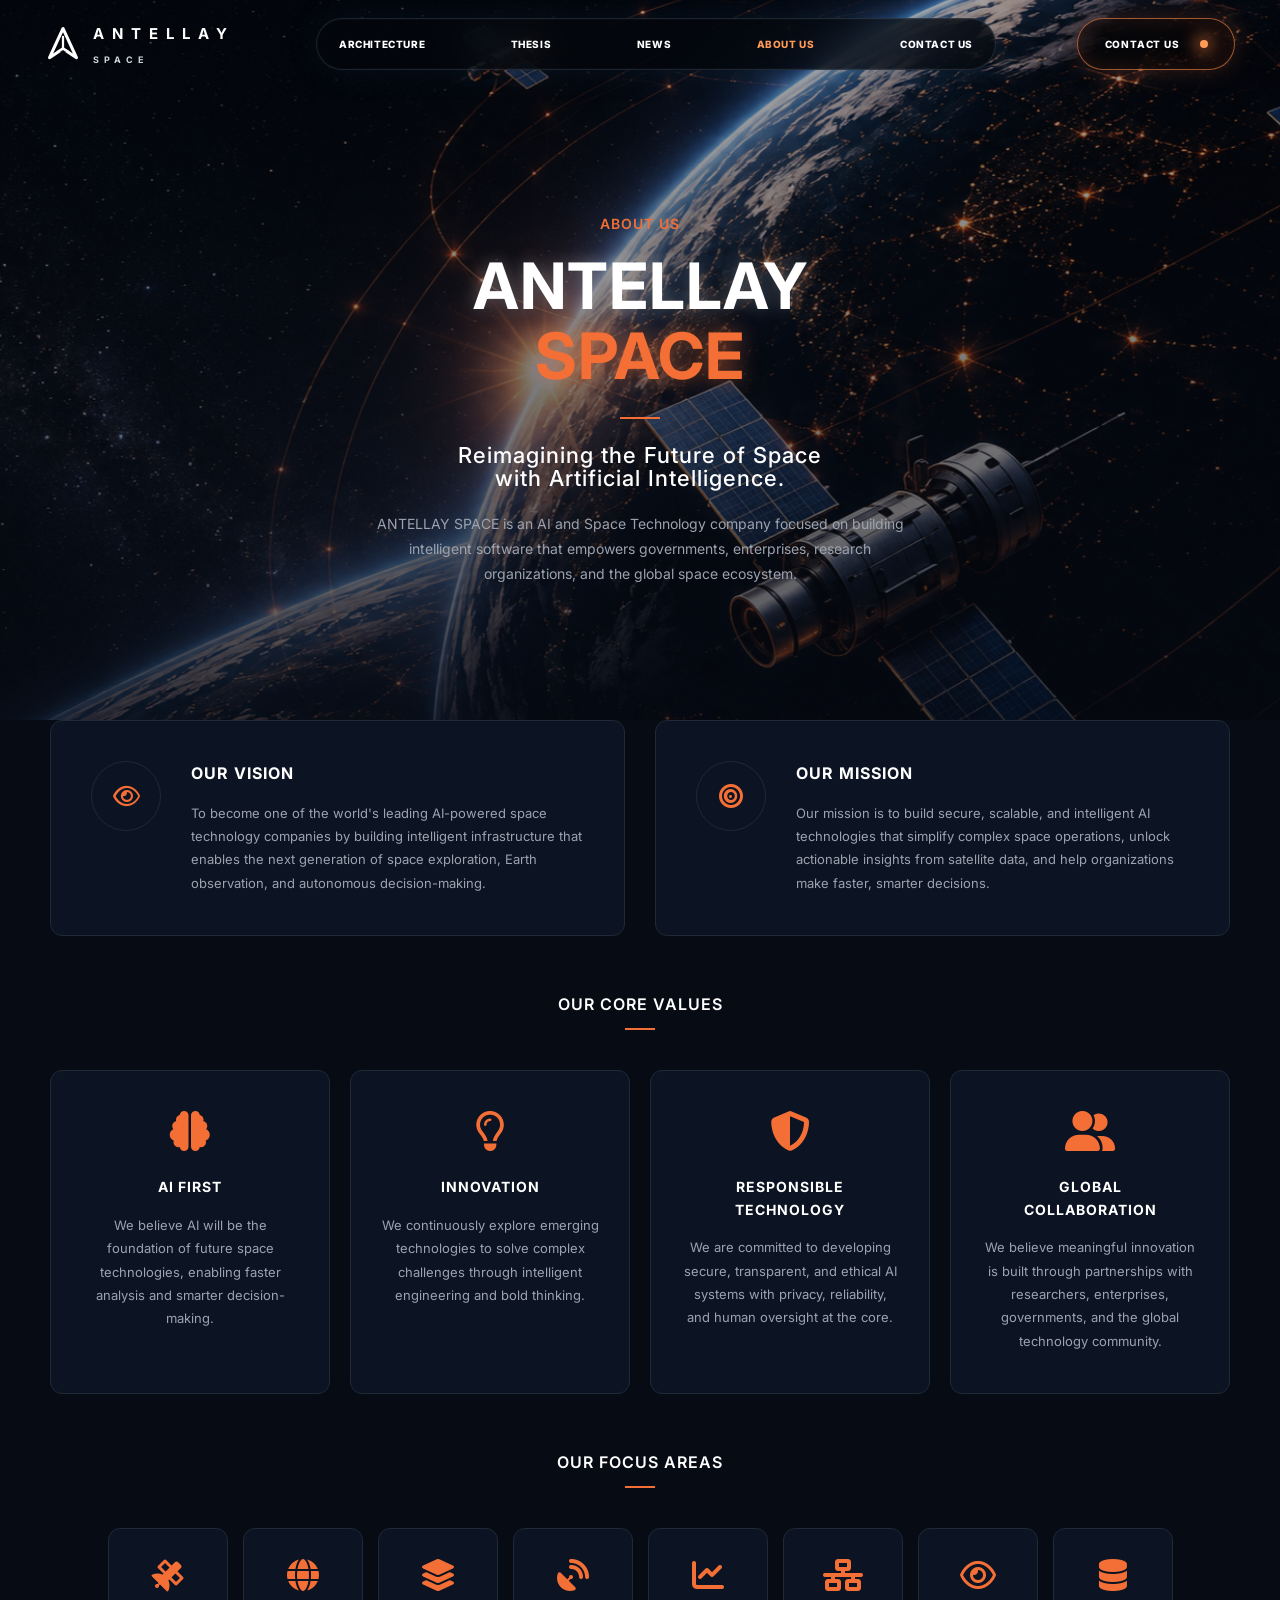
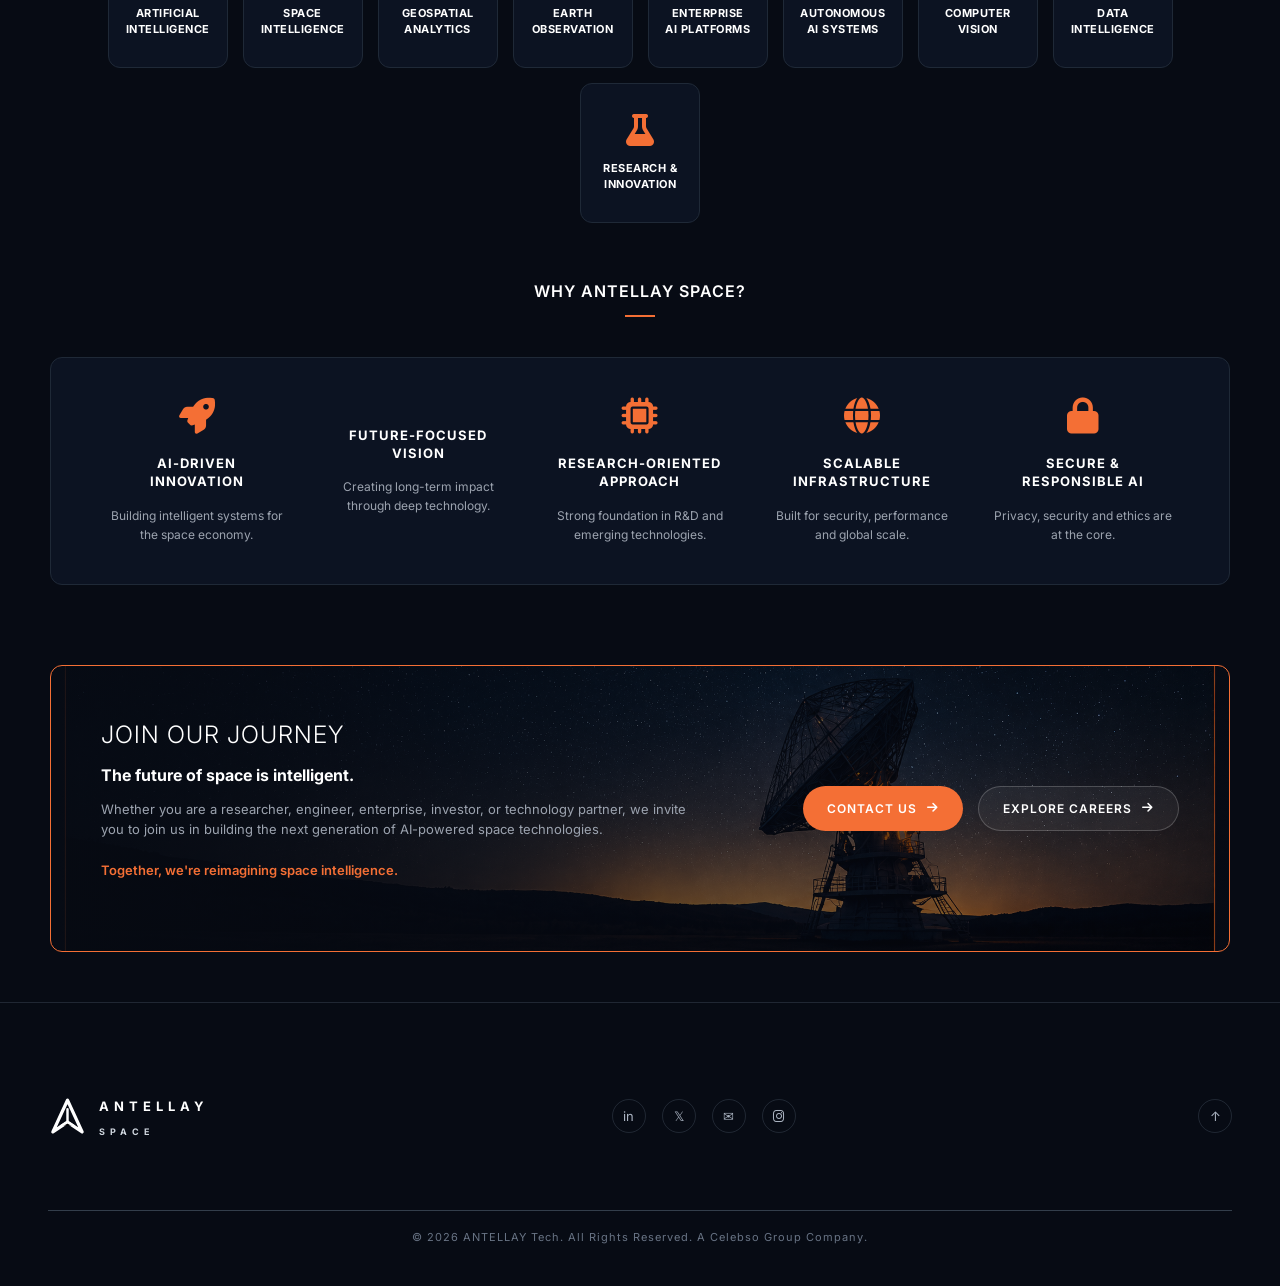
==== commit 57c010c3: "Polish mobile view: hero typography, compact grids, animated mobile menu, smaller video band" ====
--- a/about.html
+++ b/about.html
@@ -62,7 +62,7 @@
             content: '';
             position: absolute;
             inset: -100px;
-            background: url('assets/images/ChatGPT Image Aug 11, 2026, 09_44_19 AM.png') no-repeat center center/cover;
+            background: url('assets/images/ChatGPT Image Aug 6, 2026, 01_37_51 PM.png') no-repeat center center/cover;
             z-index: 0;
             will-change: transform;
             animation: heroShrink 14s ease-in-out infinite alternate;
@@ -366,11 +366,22 @@
             .hero {
  padding: 120px 20px 60px 20px;
  }
+            .vision-mission, .core-values-grid, .focus-areas-grid {
+                padding-left: 20px;
+                padding-right: 20px;
+            }
             .hero-title {
- font-size: clamp(30px, 9vw, 40px);
+ font-size: clamp(28px, 8.5vw, 40px);
+ letter-spacing: 2px;
  }
             .hero-headline {
- font-size: 18px;
+ font-size: 17px;
+ }
+            .hero-desc {
+                font-size: 13px;
+            }
+            .value-card {
+ padding: 26px 20px;
  }
             .vm-card {
  flex-direction: column;
@@ -1010,6 +1021,8 @@
     
 <footer class="page">
         
+<video class="footer-video" autoplay muted loop playsinline src="assets/videos/WhatsApp Video 2026-08-11 at 12.12.58 PM.mp4"></video>
+        
 <div class="footer-top">
             
 <a class="brand" href="index.html">
@@ -1038,7 +1051,7 @@
             
 <div class="socials">
                 
-<a href="#" aria-label="LinkedIn">
+<a href="https://www.linkedin.com/company/a-n-t-e-l-l-a-y-space/posts/?feedView=all" target="_blank" aria-label="LinkedIn">
 in
 </a>
                 
@@ -1050,8 +1063,8 @@
 &#9993;
 </a>
                 
-<a href="#" aria-label="Instagram">
-@
+<a href="https://www.instagram.com/antellay.tech?igsh=NDBoa3NoMjZ2Ynk3" target="_blank" aria-label="Instagram">
+<i class="fa-brands fa-instagram"></i>
 </a>
             
 </div>
@@ -1063,7 +1076,7 @@
 </div>
         
 <div class="copyright">
-&copy; 2026 ANTELLAY SPACE. All Rights Reserved.
+&copy; 2026 ANTELLAY Tech. All Rights Reserved. A Celebso Group Company.
 </div>
     
 </footer>
--- a/css/style.css
+++ b/css/style.css
@@ -185,26 +185,57 @@
       width: calc(100% - 44px);
       background: rgba(6, 8, 13, .96);
       border: 1px solid var(--line);
-      border-radius: 12px;
-      padding: 16px 20px;
+      border-radius: 16px;
+      padding: 12px;
       flex-direction: column;
       gap: 4px;
       z-index: 14;
       backdrop-filter: blur(18px);
+      box-shadow: 0 24px 60px rgba(0, 0, 0, .55);
+      transform-origin: top center;
+    }
+    .mobile-menu.open {
+      animation: menuIn .3s cubic-bezier(.2, .7, .2, 1);
+    }
+    @keyframes menuIn {
+      from {
+        opacity: 0;
+        transform: translate(-50%, -12px) scale(.98);
+      }
+      to {
+        opacity: 1;
+        transform: translate(-50%, 0) scale(1);
+      }
     }
     .mobile-menu a {
-      padding: 12px 14px;
-      border-radius: 8px;
-      font-size: 11px;
+      padding: 14px 16px;
+      border-radius: 10px;
+      font-size: 12px;
       font-weight: 700;
       text-transform: uppercase;
       letter-spacing: 1.5px;
       color: #fff;
-      transition: background .25s ease, color .25s ease;
+      display: flex;
+      align-items: center;
+      justify-content: space-between;
+      transition: background .25s ease, color .25s ease, padding-left .25s ease;
+    }
+    .mobile-menu a::after {
+      content: "";
+      width: 6px;
+      height: 6px;
+      border-radius: 50%;
+      border: 1px solid rgba(255, 137, 77, .55);
+      transition: background .25s ease, box-shadow .25s ease;
     }
     .mobile-menu a:hover, .mobile-menu a.active {
       background: rgba(255, 137, 77, .12);
       color: var(--orange2);
+      padding-left: 20px;
+    }
+    .mobile-menu a:hover::after, .mobile-menu a.active::after {
+      background: var(--orange2);
+      box-shadow: 0 0 12px rgba(255, 137, 77, .7);
     }
     .hero {
       min-height: 100vh;
@@ -217,7 +248,7 @@
     .hero-bg {
       position: absolute;
       inset: 0 calc(50% - 50vw - 90px);
-      background:        linear-gradient(180deg, rgba(3,6,11,.42) 0%, rgba(3,6,11,.26) 45%, rgba(3,6,11,.62) 100%),        url("../assets/images/ChatGPT Image Aug 11, 2026, 09_44_19 AM.png") center center / cover no-repeat;
+      background:        linear-gradient(180deg, rgba(3,6,11,.42) 0%, rgba(3,6,11,.26) 45%, rgba(3,6,11,.62) 100%),        url("../assets/images/ChatGPT Image Aug 6, 2026, 01_37_51 PM.png") center center / cover no-repeat;
       z-index: -2;
       will-change: transform;
       animation: heroShrink 14s ease-in-out infinite alternate;
@@ -537,6 +568,20 @@
       clip-path: polygon(0 100%, 5% 72%, 12% 88%, 24% 64%, 36% 78%, 48% 53%, 62% 76%, 76% 57%, 91% 72%, 100% 42%, 100% 100%);
       opacity: .65;
     }
+    .engine-image {
+      position: relative;
+      z-index: 1;
+      border-radius: 12px;
+      overflow: hidden;
+      background: #0a0e14;
+    }
+    .engine-image img {
+      display: block;
+      width: 100%;
+      height: 260px;
+      object-fit: cover;
+      object-position: top;
+    }
     .section-label {
       margin-bottom: 18px;
       color: #ccd3dc;
@@ -611,6 +656,9 @@
       text-align: center;
       background: #03060b;
     }
+    #capabilities.video-band {
+      min-height: 100vh;
+    }
     .video-band video {
       position: absolute;
       inset: 0;
@@ -853,16 +901,42 @@
     }
     footer {
       border-top: 1px solid var(--line);
-      padding: 26px 0 24px;
+      padding: 90px 0 40px;
       display: flex;
       flex-direction: column;
-      gap: 22px;
+      gap: 70px;
+      position: relative;
+      overflow: hidden;
+    }
+    .footer-video {
+      position: absolute;
+      inset: 0;
+      width: 100%;
+      height: 100%;
+      object-fit: cover;
+      opacity: 0.35;
+      z-index: 0;
     }
     .footer-top {
+      position: relative;
+      z-index: 1;
       display: flex;
       justify-content: space-between;
       align-items: center;
       gap: 30px;
+    }
+    footer.page {
+      width: 100%;
+      max-width: none;
+      margin: 0 auto;
+      padding-left: 24px;
+      padding-right: 24px;
+    }
+    footer.page .footer-top,
+    footer.page .copyright {
+      width: 100%;
+      max-width: min(var(--max), calc(100% - 48px));
+      margin: 0 auto;
     }
     footer .brand {
  margin: 0;
@@ -904,6 +978,8 @@
       transition: color .3s, border-color .3s;
     }
     .copyright {
+      position: relative;
+      z-index: 1;
       border-top: 1px solid rgba(154, 179, 202, .3);
       padding-top: 18px;
       text-align: center;
@@ -1075,7 +1151,7 @@
  min-height: 100vh;
  }
       .hero-bg {
-        background:          linear-gradient(180deg, rgba(3,6,11,.45), rgba(3,6,11,.55)),          url("../assets/images/ChatGPT Image Aug 11, 2026, 09_44_19 AM.png") center center / cover no-repeat;
+        background:          linear-gradient(180deg, rgba(3,6,11,.45), rgba(3,6,11,.55)),          url("../assets/images/ChatGPT Image Aug 6, 2026, 01_37_51 PM.png") center center / cover no-repeat;
       }
       .hero-copy {
  width: 100%;
@@ -1084,13 +1160,17 @@
  display: none;
  }
       h1 {
- font-size: clamp(26px, 7.5vw, 36px);
- letter-spacing: 6px;
+ font-size: clamp(23px, 6.4vw, 34px);
+ letter-spacing: clamp(2px, 1.4vw, 4px);
+ white-space: normal;
  }
       .hero-copy p {
  width: 100%;
- font-size: clamp(15px, 4.5vw, 17px);
- }
+ font-size: clamp(14px, 4vw, 17px);
+ }
+      .hero-copy p {
+        max-width: 300px;
+      }
       .hero-actions {
  flex-direction: column;
  align-items: center;
@@ -1102,8 +1182,26 @@
       .earth-panel, .earth-panel img {
  min-height: 260px;
  }
-      .metric-grid, .engine-steps, .stat-strip, .why-grid, footer {
+      .metric-grid {
+ grid-template-columns: repeat(2, 1fr);
+ gap: 10px;
+ }
+      .engine-steps, .stat-strip, footer {
  grid-template-columns: 1fr;
+ }
+      .why-grid {
+ grid-template-columns: repeat(2, 1fr);
+ gap: 10px;
+ }
+      .why-copy {
+ text-align: center;
+ }
+      .why-copy p {
+ margin-left: auto;
+ margin-right: auto;
+ }
+      .learn {
+ margin: 0 auto;
  }
       .metric {
  height: auto;
@@ -1148,20 +1246,32 @@
  justify-content: center;
  gap: 14px;
  }
+      #capabilities.video-band {
+ min-height: 52vh;
+ }
       .video-modal {
  padding: 12px;
  }
     }
     @media (max-width: 400px) {
       h1 {
- font-size: 26px;
- letter-spacing: 4px;
+ font-size: 22px;
+ letter-spacing: 1.5px;
  }
       .hero-copy p {
- font-size: 15px;
+ font-size: 14px;
  }
       .metric strong {
  font-size: 25px;
  }
+      .metric-grid {
+ gap: 9px;
+ }
+      .why-grid {
+ gap: 9px;
+ }
+      .why-card {
+ padding: 15px 11px;
+ }
     }
   
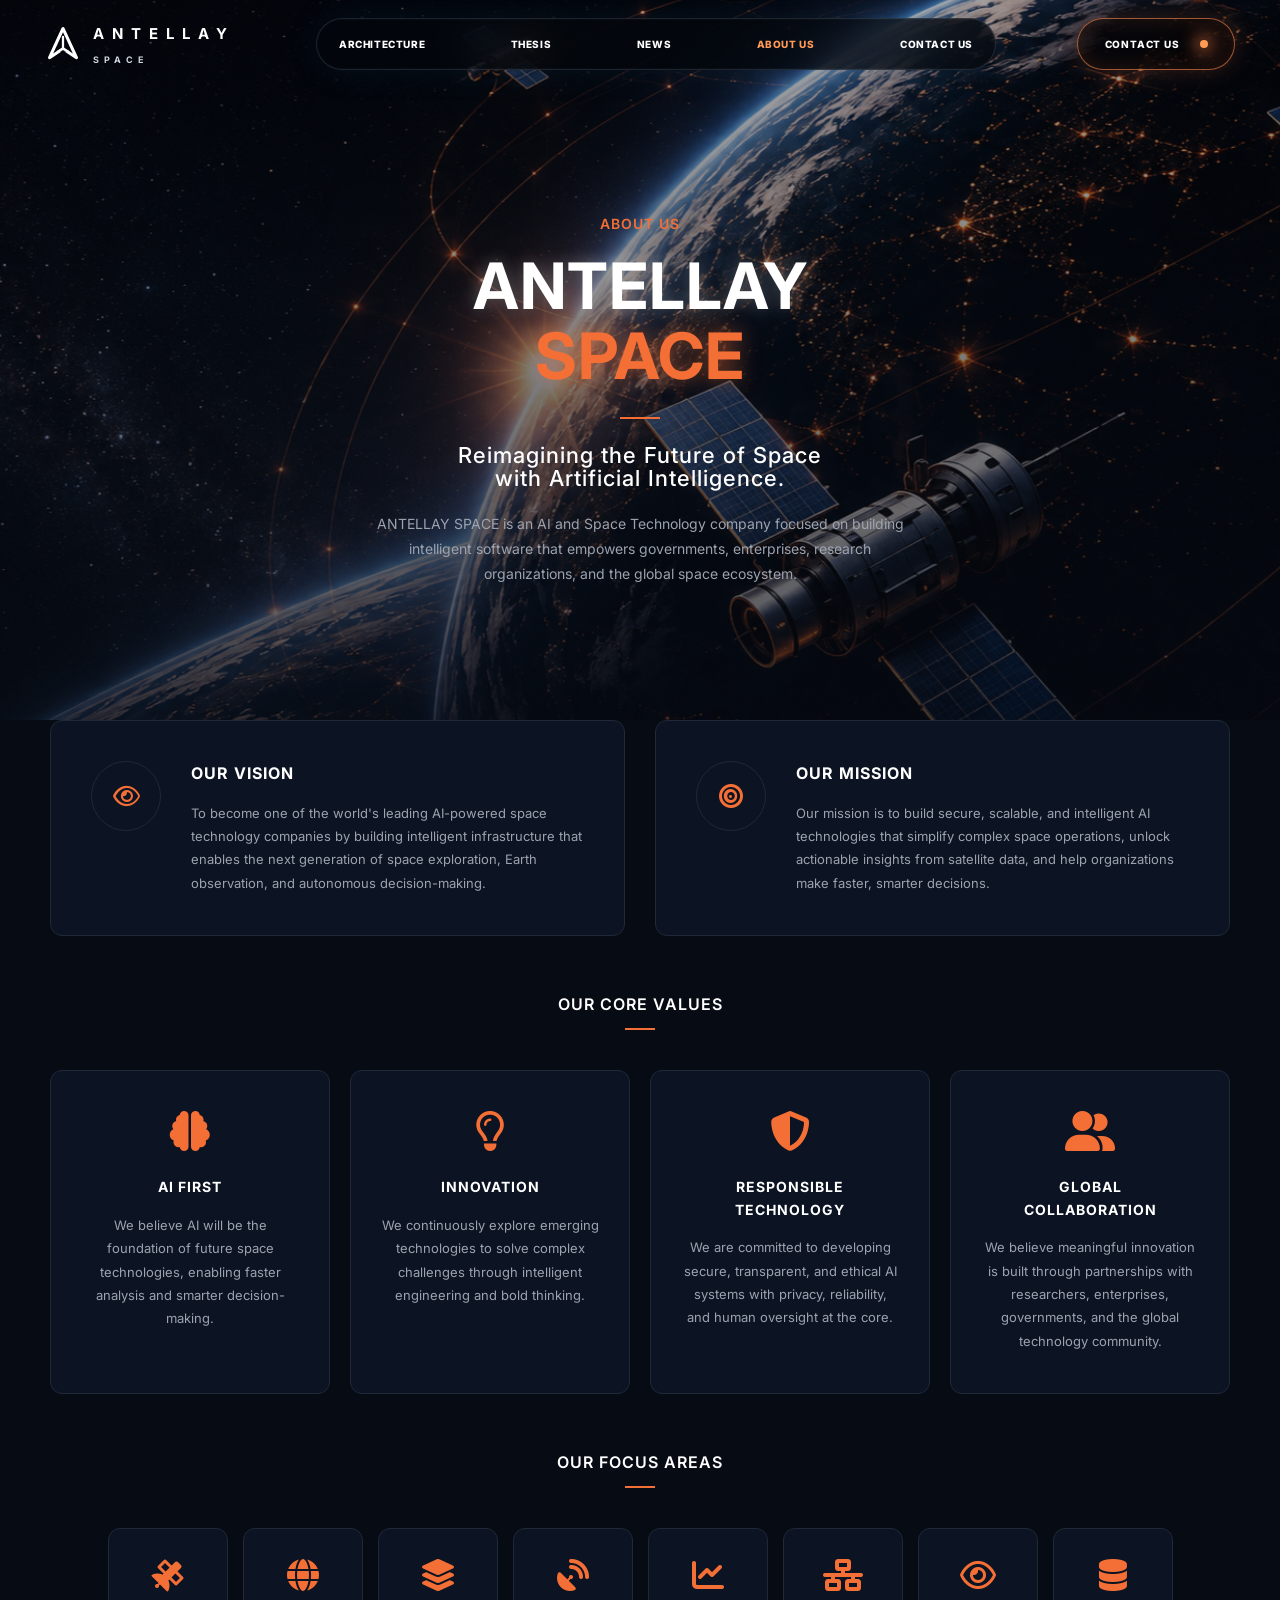
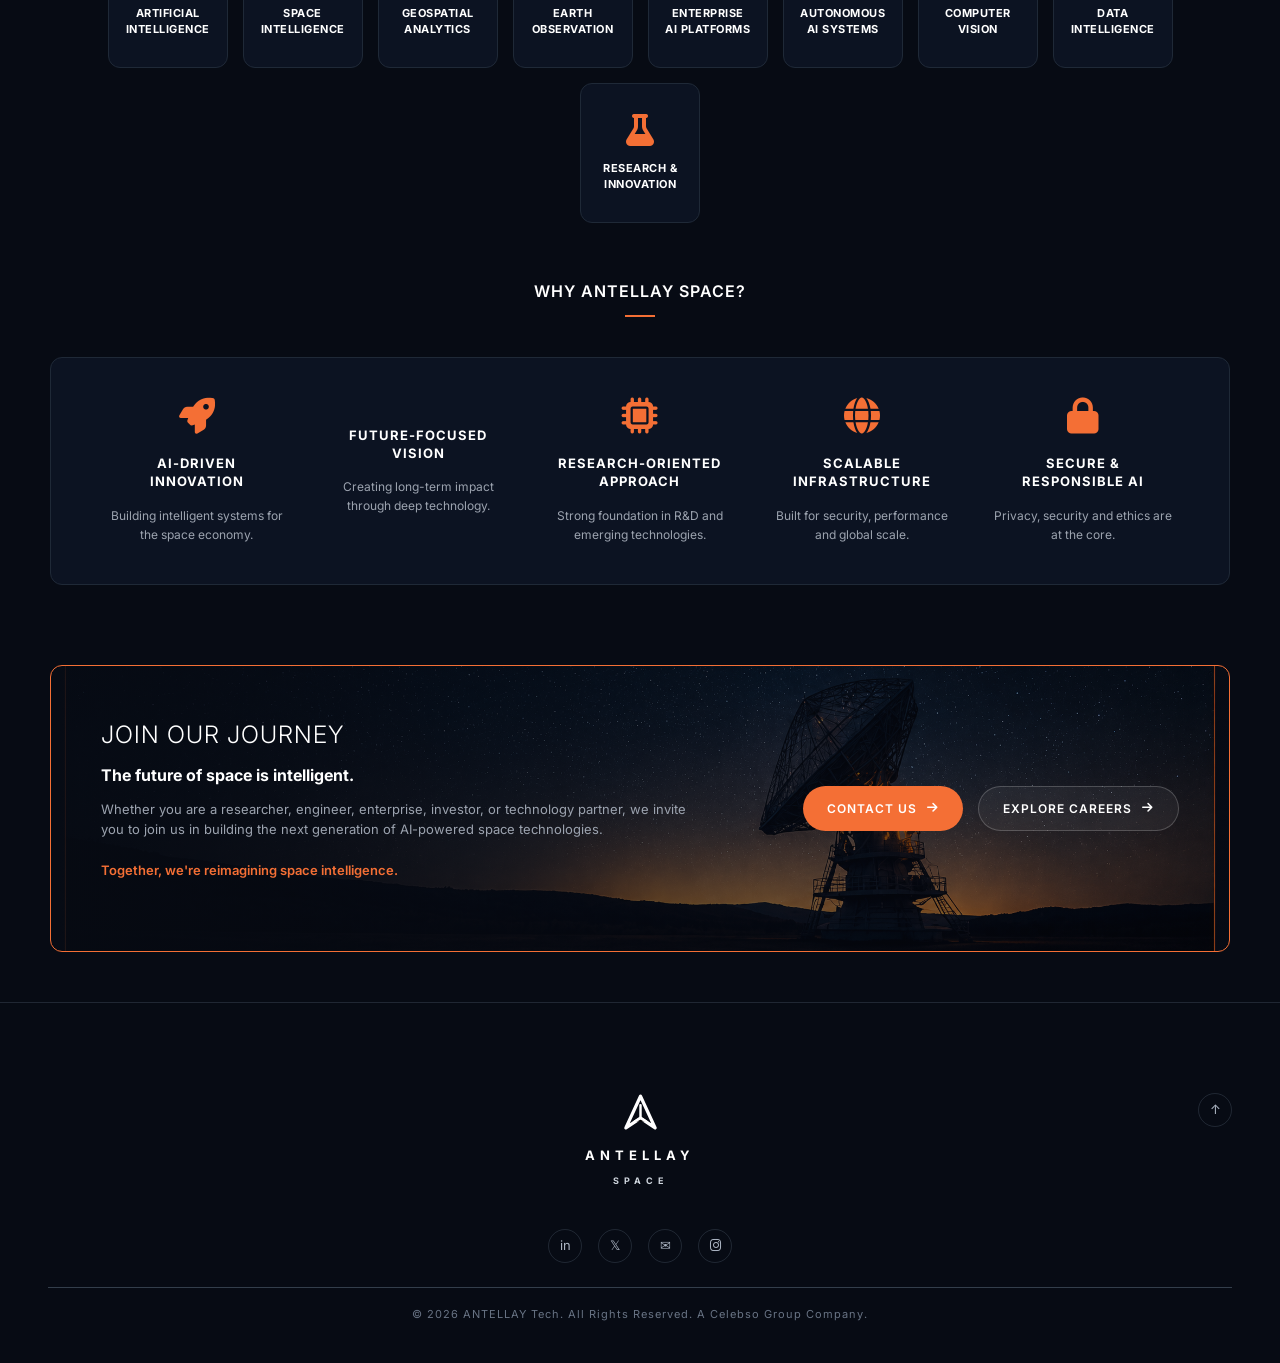
==== commit a6fcb80d: "Update ground station images and site content" ====
--- a/about.html
+++ b/about.html
@@ -1021,9 +1021,31 @@
     
 <footer class="page">
         
-<video class="footer-video" autoplay muted loop playsinline src="assets/videos/WhatsApp Video 2026-08-11 at 12.12.58 PM.mp4"></video>
+<video class="footer-video" autoplay muted loop playsinline disablepictureinpicture src="assets/videos/WhatsApp Video 2026-08-11 at 12.12.58 PM.mp4"></video>
         
 <div class="footer-top">
+            
+<div class="footer-center">
+                
+<div class="socials">
+                
+<a href="https://www.linkedin.com/company/a-n-t-e-l-l-a-y-space/posts/?feedView=all" target="_blank" aria-label="LinkedIn">
+in
+</a>
+                
+<a href="#" aria-label="Twitter">
+&#120143;
+</a>
+                
+<a href="#" aria-label="Mail">
+&#9993;
+</a>
+                
+<a href="https://www.instagram.com/antellay.tech?igsh=NDBoa3NoMjZ2Ynk3" target="_blank" aria-label="Instagram">
+<i class="fa-brands fa-instagram"></i>
+</a>
+            
+</div>
             
 <a class="brand" href="index.html">
                 
@@ -1047,24 +1069,6 @@
 
 </span>
             
-</a>
-            
-<div class="socials">
-                
-<a href="https://www.linkedin.com/company/a-n-t-e-l-l-a-y-space/posts/?feedView=all" target="_blank" aria-label="LinkedIn">
-in
-</a>
-                
-<a href="#" aria-label="Twitter">
-&#120143;
-</a>
-                
-<a href="#" aria-label="Mail">
-&#9993;
-</a>
-                
-<a href="https://www.instagram.com/antellay.tech?igsh=NDBoa3NoMjZ2Ynk3" target="_blank" aria-label="Instagram">
-<i class="fa-brands fa-instagram"></i>
 </a>
             
 </div>
--- a/css/style.css
+++ b/css/style.css
@@ -305,9 +305,9 @@
     h1 {
       margin: 0;
       font-weight: 400;
-      font-size: clamp(42px, 5.1vw, 62px);
+      font-size: clamp(34px, 4vw, 48px);
       line-height: 1.18;
-      letter-spacing: 18px;
+      letter-spacing: 12px;
       text-transform: uppercase;
       text-shadow: 0 0 18px rgba(255,255,255,.28);
     }
@@ -319,17 +319,56 @@
     .hero-copy p {
       width: 100%;
       max-width: 460px;
-      margin: 20px auto 31px;
+      margin: 18px auto 28px;
       color: #d8dde5;
-      font-size: 20px;
+      font-size: 16px;
       line-height: 1.45;
       font-weight: 300;
     }
+    .hero-copy .divider {
+      width: 40px;
+      height: 2px;
+      background: var(--orange2);
+      margin: 20px auto 22px;
+      box-shadow: 0 0 12px var(--orange);
+    }
     .hero-actions {
       display: flex;
       gap: 23px;
       align-items: center;
       justify-content: center;
+    }
+    .hero-icons {
+      display: flex;
+      gap: 25px;
+      color: #e8edf2;
+      font-size: 1.1rem;
+      margin-top: 10px;
+      justify-content: center;
+      align-items: center;
+    }
+    .hero-icons div {
+      display: flex;
+      align-items: center;
+    }
+    .hero-icons div:not(:last-child)::after {
+      content: '';
+      display: inline-block;
+      width: 1px;
+      height: 15px;
+      background: rgba(255, 255, 255, 0.08);
+      margin-left: 25px;
+    }
+    .hero-icons i {
+      display: inline-block;
+      animation: floatIcon 3.2s ease-in-out infinite;
+    }
+    .hero-icons div:nth-child(2) i { animation-delay: .4s; }
+    .hero-icons div:nth-child(3) i { animation-delay: .8s; }
+    .hero-icons div:nth-child(4) i { animation-delay: 1.2s; }
+    @keyframes floatIcon {
+      0%, 100% { transform: translateY(0); }
+      50% { transform: translateY(-8px); }
     }
     .cta {
       min-width: 210px;
@@ -453,12 +492,86 @@
       flex-direction: column;
       justify-content: space-between;
     }
+    .copy-panel img {
+      width: 100%;
+      height: 100%;
+      min-height: 350px;
+      object-fit: cover;
+      display: block;
+      border-radius: 6px;
+      animation: slowZoom 18s ease-in-out infinite alternate;
+    }
     .eyebrow {
       color: #c9ced8;
       text-transform: uppercase;
       letter-spacing: 4px;
       font-size: 13px;
       font-weight: 500;
+    }
+    .why-now {
+      padding: 70px 0 20px;
+    }
+    .why-now .eyebrow {
+      color: var(--orange2);
+      font-size: 13px;
+      font-weight: 700;
+      letter-spacing: 5px;
+      margin-bottom: 30px;
+      display: block;
+    }
+    .why-now-grid {
+      display: grid;
+      grid-template-columns: repeat(3, 1fr);
+      gap: 20px;
+    }
+    .image-card {
+      position: relative;
+      height: 220px;
+      border-radius: 12px;
+      border: 1px solid rgba(22, 27, 34, 1);
+      overflow: hidden;
+      transition: transform .4s ease, border-color .4s ease;
+    }
+    .image-card:hover {
+      transform: translateY(-8px) scale(1.02);
+      border-color: rgba(255, 154, 87, .5);
+    }
+    .image-card img {
+      width: 100%;
+      height: 100%;
+      object-fit: cover;
+      opacity: 0.7;
+      transition: transform .6s ease, opacity .4s ease;
+    }
+    .image-card:hover img {
+      transform: scale(1.08);
+      opacity: 0.95;
+    }
+    .card-overlay {
+      position: absolute;
+      bottom: 0;
+      left: 0;
+      right: 0;
+      padding: 25px;
+      background: linear-gradient(to top, rgba(0,0,0,0.9) 0%, transparent 100%);
+      display: flex;
+      flex-direction: column;
+      gap: 15px;
+    }
+    .overlay-icon {
+      width: 40px;
+      height: 40px;
+      border-radius: 50%;
+      border: 1px solid rgba(255,255,255,0.2);
+      display: flex;
+      align-items: center;
+      justify-content: center;
+      color: #7a828e;
+    }
+    .card-overlay span {
+      font-size: 0.7rem;
+      letter-spacing: 0.15em;
+      text-transform: uppercase;
     }
     h2 {
       margin: 6px 0 6px;
@@ -557,6 +670,107 @@
       overflow: hidden;
       position: relative;
     }
+    .gs-cards {
+      position: relative;
+      z-index: 1;
+      display: grid;
+      grid-template-columns: repeat(3, 1fr);
+      gap: 16px;
+    }
+    .gs-card {
+      background: linear-gradient(180deg, #07111b 0%, #040b12 100%);
+      border: 1px solid #1d2d3b;
+      border-radius: 14px;
+      overflow: hidden;
+      box-shadow: 0 0 25px rgba(0, 0, 0, .25);
+    }
+    .gs-header {
+      padding: 18px 20px 14px;
+    }
+    .gs-project-id {
+      color: #188cff;
+      font-size: 12px;
+      font-weight: 600;
+      margin-bottom: 9px;
+    }
+    .gs-title {
+      color: #f2f5f8;
+      font-size: 17px;
+      font-weight: 500;
+      line-height: 1.25;
+      margin-bottom: 14px;
+      letter-spacing: 0;
+    }
+    .gs-location {
+      display: flex;
+      align-items: center;
+      gap: 8px;
+      color: #b5bec8;
+      font-size: 13px;
+    }
+    .gs-location svg {
+      width: 15px;
+      height: 15px;
+      stroke: #aeb8c2;
+      fill: none;
+    }
+    .gs-divider {
+      height: 1px;
+      background: #172631;
+      margin-top: 16px;
+    }
+    .gs-image {
+      width: 100%;
+      height: 200px;
+      overflow: hidden;
+      padding: 0 10px;
+    }
+    .gs-img {
+      width: 100%;
+      height: 100%;
+      object-fit: contain;
+      display: block;
+      border-radius: 12px;
+      background: #040b12;
+    }
+    .gs-specs {
+      padding: 16px 20px 18px;
+    }
+    .gs-spec-title {
+      color: #168cff;
+      font-size: 11px;
+      font-weight: 600;
+      letter-spacing: .4px;
+      margin-bottom: 12px;
+    }
+    .gs-row {
+      display: grid;
+      grid-template-columns: 26px 1fr auto;
+      align-items: center;
+      min-height: 38px;
+      border-bottom: 1px solid #172631;
+      gap: 8px;
+    }
+    .gs-row:last-child {
+      border-bottom: none;
+    }
+    .gs-icon {
+      width: 20px;
+      height: 20px;
+      stroke: #b8c0c8;
+      stroke-width: 1.5;
+      fill: none;
+    }
+    .gs-name {
+      color: #c2c9d0;
+      font-size: 13px;
+    }
+    .gs-value {
+      color: #e0e5ea;
+      font-size: 13px;
+      text-align: right;
+      white-space: nowrap;
+    }
     .engine:after {
       content: "";
       position: absolute;
@@ -578,7 +792,7 @@
     .engine-image img {
       display: block;
       width: 100%;
-      height: 260px;
+      height: 480px;
       object-fit: cover;
       object-position: top;
     }
@@ -904,7 +1118,7 @@
       padding: 90px 0 40px;
       display: flex;
       flex-direction: column;
-      gap: 70px;
+      gap: 24px;
       position: relative;
       overflow: hidden;
     }
@@ -917,13 +1131,34 @@
       opacity: 0.35;
       z-index: 0;
     }
+    video::-webkit-media-controls-picture-in-picture-button {
+      display: none !important;
+    }
     .footer-top {
       position: relative;
       z-index: 1;
-      display: flex;
-      justify-content: space-between;
-      align-items: center;
+      display: grid;
+      grid-template-columns: 1fr auto 1fr;
+      align-items: start;
+      justify-items: center;
       gap: 30px;
+    }
+    .footer-center {
+      grid-column: 2;
+      display: flex;
+      flex-direction: column;
+      align-items: center;
+      gap: 40px;
+    }
+    .footer-center .brand {
+      order: 1;
+    }
+    .footer-center .socials {
+      order: 2;
+    }
+    .footer-top .to-top {
+      grid-column: 3;
+      justify-self: end;
     }
     footer.page {
       width: 100%;
@@ -940,6 +1175,10 @@
     }
     footer .brand {
  margin: 0;
+ flex-direction: column;
+ align-items: center;
+ gap: 10px;
+ text-align: center;
  }
     footer .brand-name {
  font-size: 13px;
@@ -1160,13 +1399,21 @@
  display: none;
  }
       h1 {
- font-size: clamp(23px, 6.4vw, 34px);
+ font-size: clamp(19px, 5.4vw, 28px);
  letter-spacing: clamp(2px, 1.4vw, 4px);
  white-space: normal;
  }
       .hero-copy p {
  width: 100%;
- font-size: clamp(14px, 4vw, 17px);
+ font-size: clamp(13px, 3.6vw, 15px);
+ }
+      .hero-icons {
+ font-size: 0.95rem;
+ gap: 18px;
+ flex-wrap: wrap;
+ }
+      .hero-icons div:not(:last-child)::after {
+ margin-left: 18px;
  }
       .hero-copy p {
         max-width: 300px;
@@ -1186,12 +1433,29 @@
  grid-template-columns: repeat(2, 1fr);
  gap: 10px;
  }
-      .engine-steps, .stat-strip, footer {
+       .engine-steps, .stat-strip, footer {
  grid-template-columns: 1fr;
  }
-      .why-grid {
+      .gs-cards {
+ grid-template-columns: 1fr;
+ gap: 14px;
+ }
+      .gs-image {
+ height: 220px;
+ }
+       .why-grid {
  grid-template-columns: repeat(2, 1fr);
  gap: 10px;
+ }
+      .why-now {
+ padding: 40px 0 10px;
+ }
+      .why-now-grid {
+ grid-template-columns: 1fr;
+ gap: 15px;
+ }
+      .image-card {
+ height: 180px;
  }
       .why-copy {
  text-align: center;
@@ -1242,9 +1506,19 @@
  gap: 18px;
  }
       .footer-top {
- flex-wrap: wrap;
- justify-content: center;
+ grid-template-columns: 1fr;
+ justify-items: center;
  gap: 14px;
+ }
+      .footer-center {
+ grid-column: auto;
+ }
+      .footer-top .to-top {
+ grid-column: auto;
+ }
+      .footer-top .socials,
+      .footer-top .to-top {
+ justify-self: center;
  }
       #capabilities.video-band {
  min-height: 52vh;
@@ -1255,11 +1529,11 @@
     }
     @media (max-width: 400px) {
       h1 {
- font-size: 22px;
+ font-size: 18px;
  letter-spacing: 1.5px;
  }
       .hero-copy p {
- font-size: 14px;
+ font-size: 13px;
  }
       .metric strong {
  font-size: 25px;
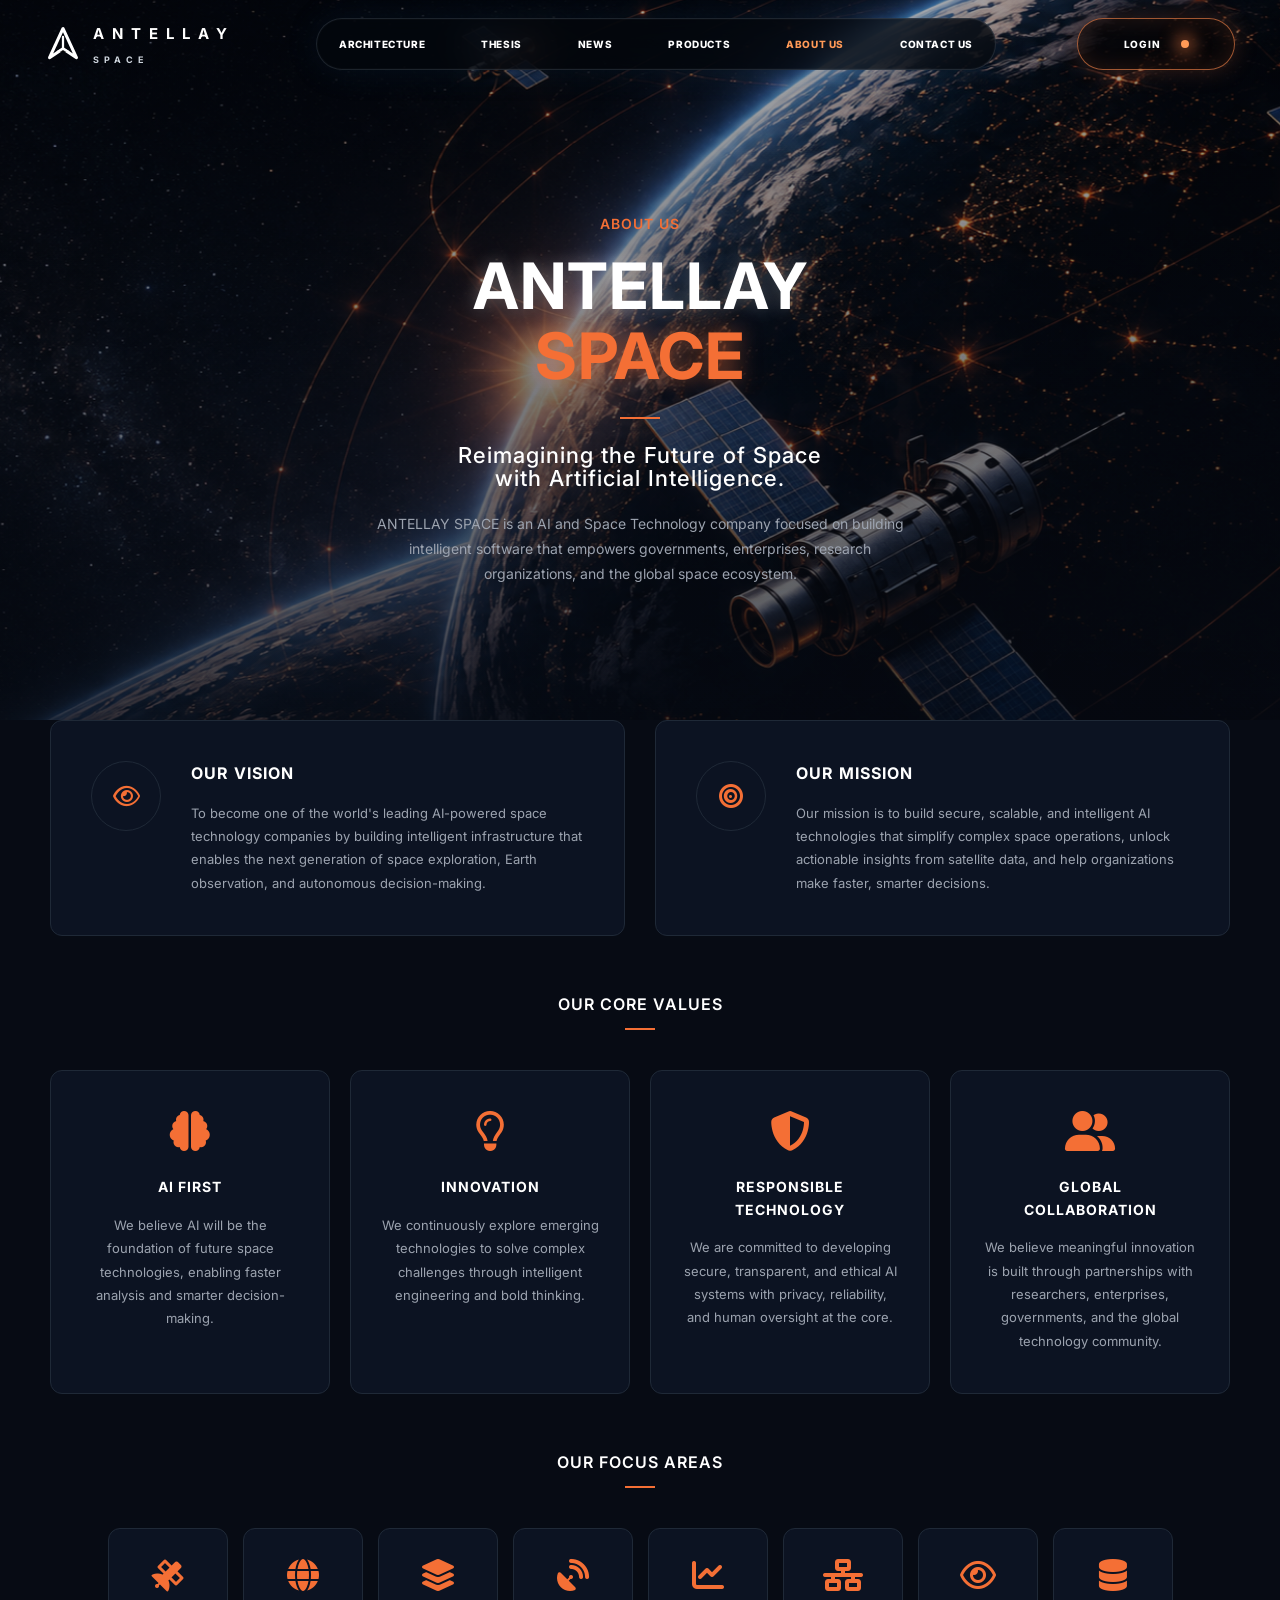
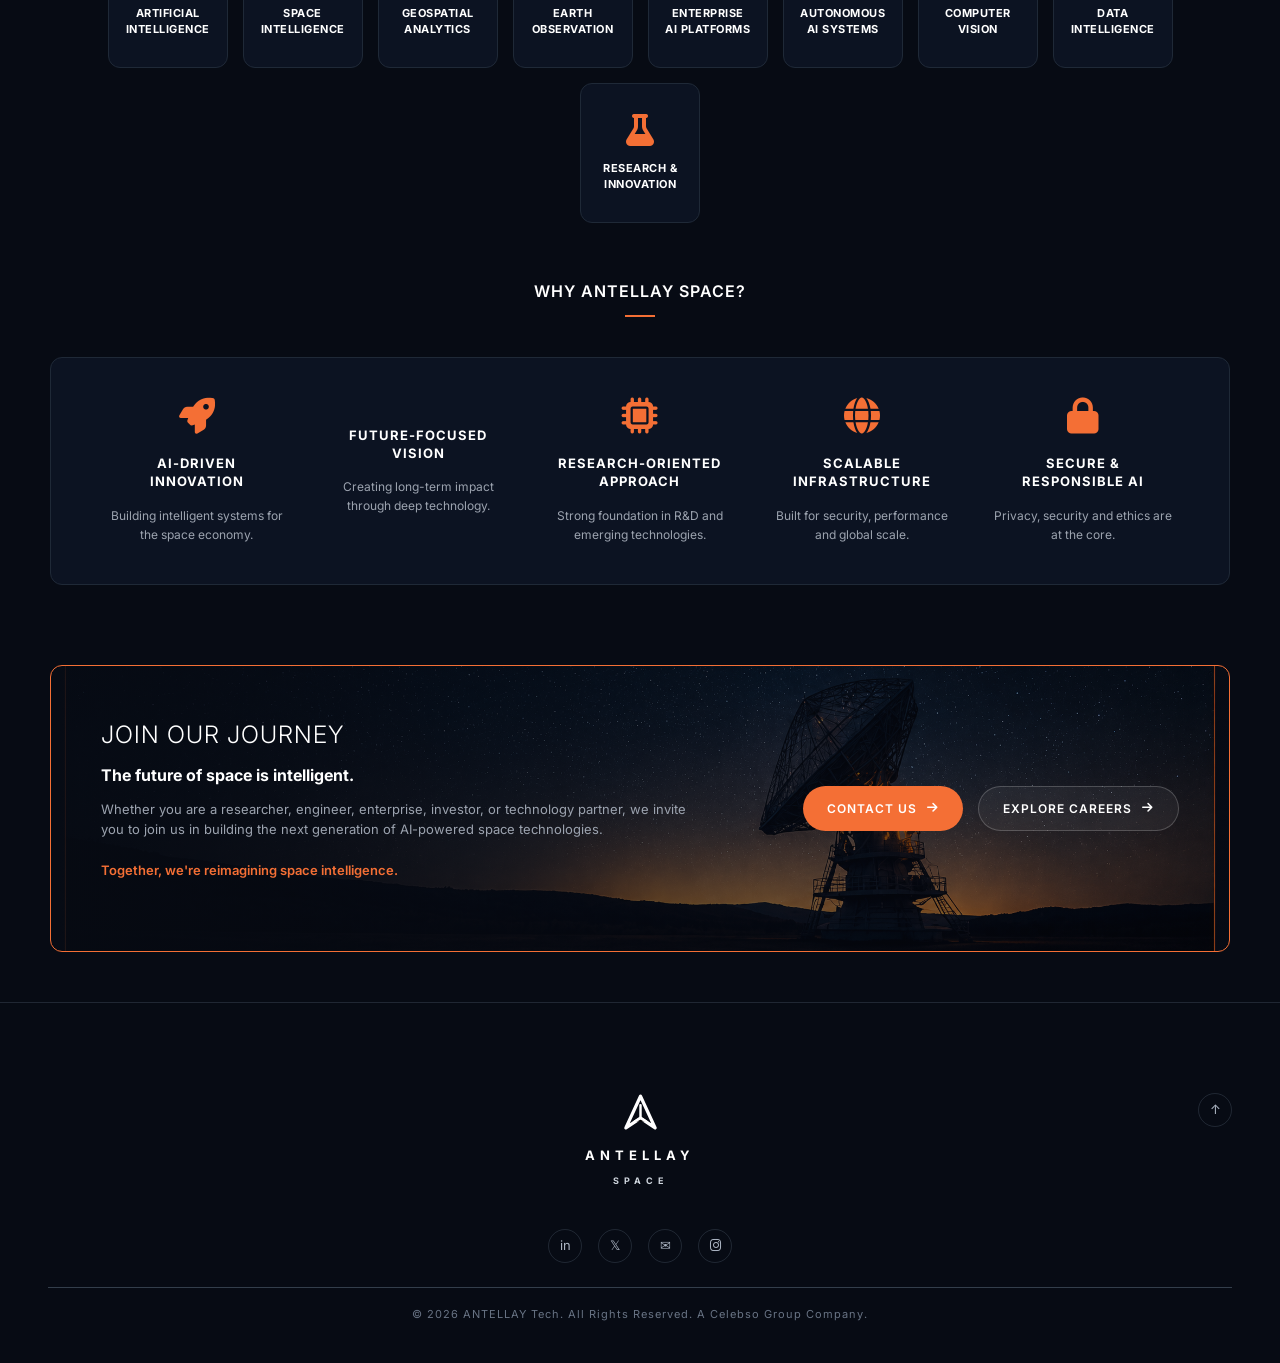
==== commit 1b8b0410: "Add Space OS page, update product/login pages and cleanup unused images" ====
--- a/about.html
+++ b/about.html
@@ -516,6 +516,10 @@
 <a href="news.html">
 News
 </a>
+        
+<a href="product.html">
+Products
+</a>
             
 <a href="about.html" class="active">
 About Us
@@ -527,8 +531,8 @@
         
 </nav>
         
-<a class="contact" href="contact.html">
-Contact Us
+<a class="contact" href="login.html">
+Login
 </a>
         
 <button class="menu-toggle" type="button" aria-label="Toggle navigation" aria-expanded="false">
@@ -563,6 +567,10 @@
         
 <a href="news.html">
 News
+</a>
+        
+<a href="product.html">
+Products
 </a>
         
 <a href="about.html" class="active">
--- a/css/style.css
+++ b/css/style.css
@@ -134,7 +134,6 @@
       justify-content: center;
       gap: 20px;
       padding: 0 24px;
-      transition: transform .25s ease, box-shadow .25s ease, border-color .25s ease;
     }
     .contact:after {
       content: "";
@@ -389,7 +388,7 @@
       cursor: pointer;
       transition: transform .25s ease, box-shadow .25s ease, border-color .25s ease;
     }
-    .cta:hover, .contact:hover, .learn:hover {
+    .cta:hover, .learn:hover {
       transform: translateY(-2px);
       border-color: rgba(255, 168, 105, .86);
       box-shadow: inset 0 0 24px rgba(255,255,255,.12), 0 0 34px rgba(239, 112, 57, .55);
@@ -688,7 +687,7 @@
       padding: 18px 20px 14px;
     }
     .gs-project-id {
-      color: #188cff;
+      color: var(--orange);
       font-size: 12px;
       font-weight: 600;
       margin-bottom: 9px;
@@ -737,7 +736,7 @@
       padding: 16px 20px 18px;
     }
     .gs-spec-title {
-      color: #168cff;
+      color: var(--orange);
       font-size: 11px;
       font-weight: 600;
       letter-spacing: .4px;
@@ -916,6 +915,20 @@
       background: transparent;
       padding: 0;
     }
+    .showcase {
+      position: relative;
+      margin: 16px auto 0;
+      width: min(var(--max), calc(100% - 48px));
+      overflow: hidden;
+      border: 1px solid var(--line);
+      border-radius: 12px;
+      background: #03060b;
+    }
+    .showcase img {
+      width: 100%;
+      height: auto;
+      display: block;
+    }
     .video-modal {
       position: fixed;
       inset: 0;
@@ -1521,8 +1534,8 @@
  justify-self: center;
  }
       #capabilities.video-band {
- min-height: 52vh;
- }
+  min-height: 52vh;
+  }
       .video-modal {
  padding: 12px;
  }
